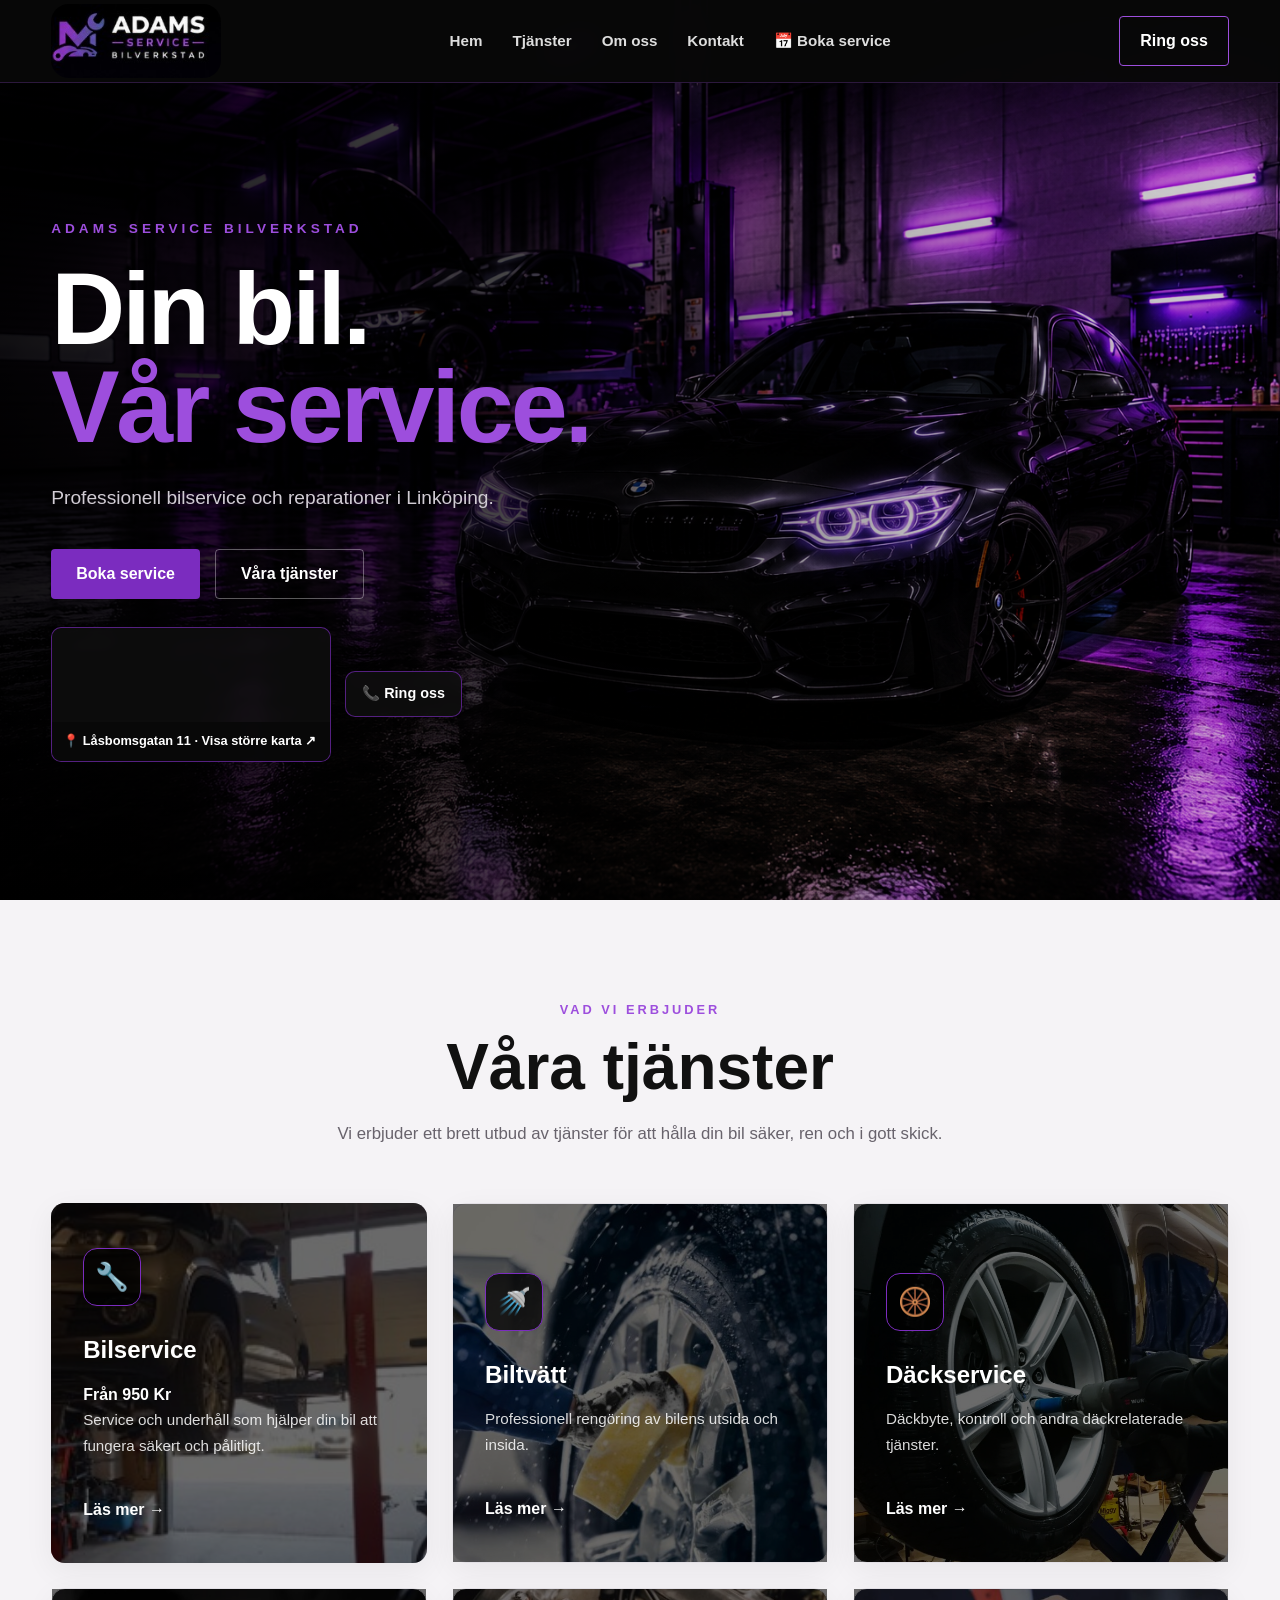
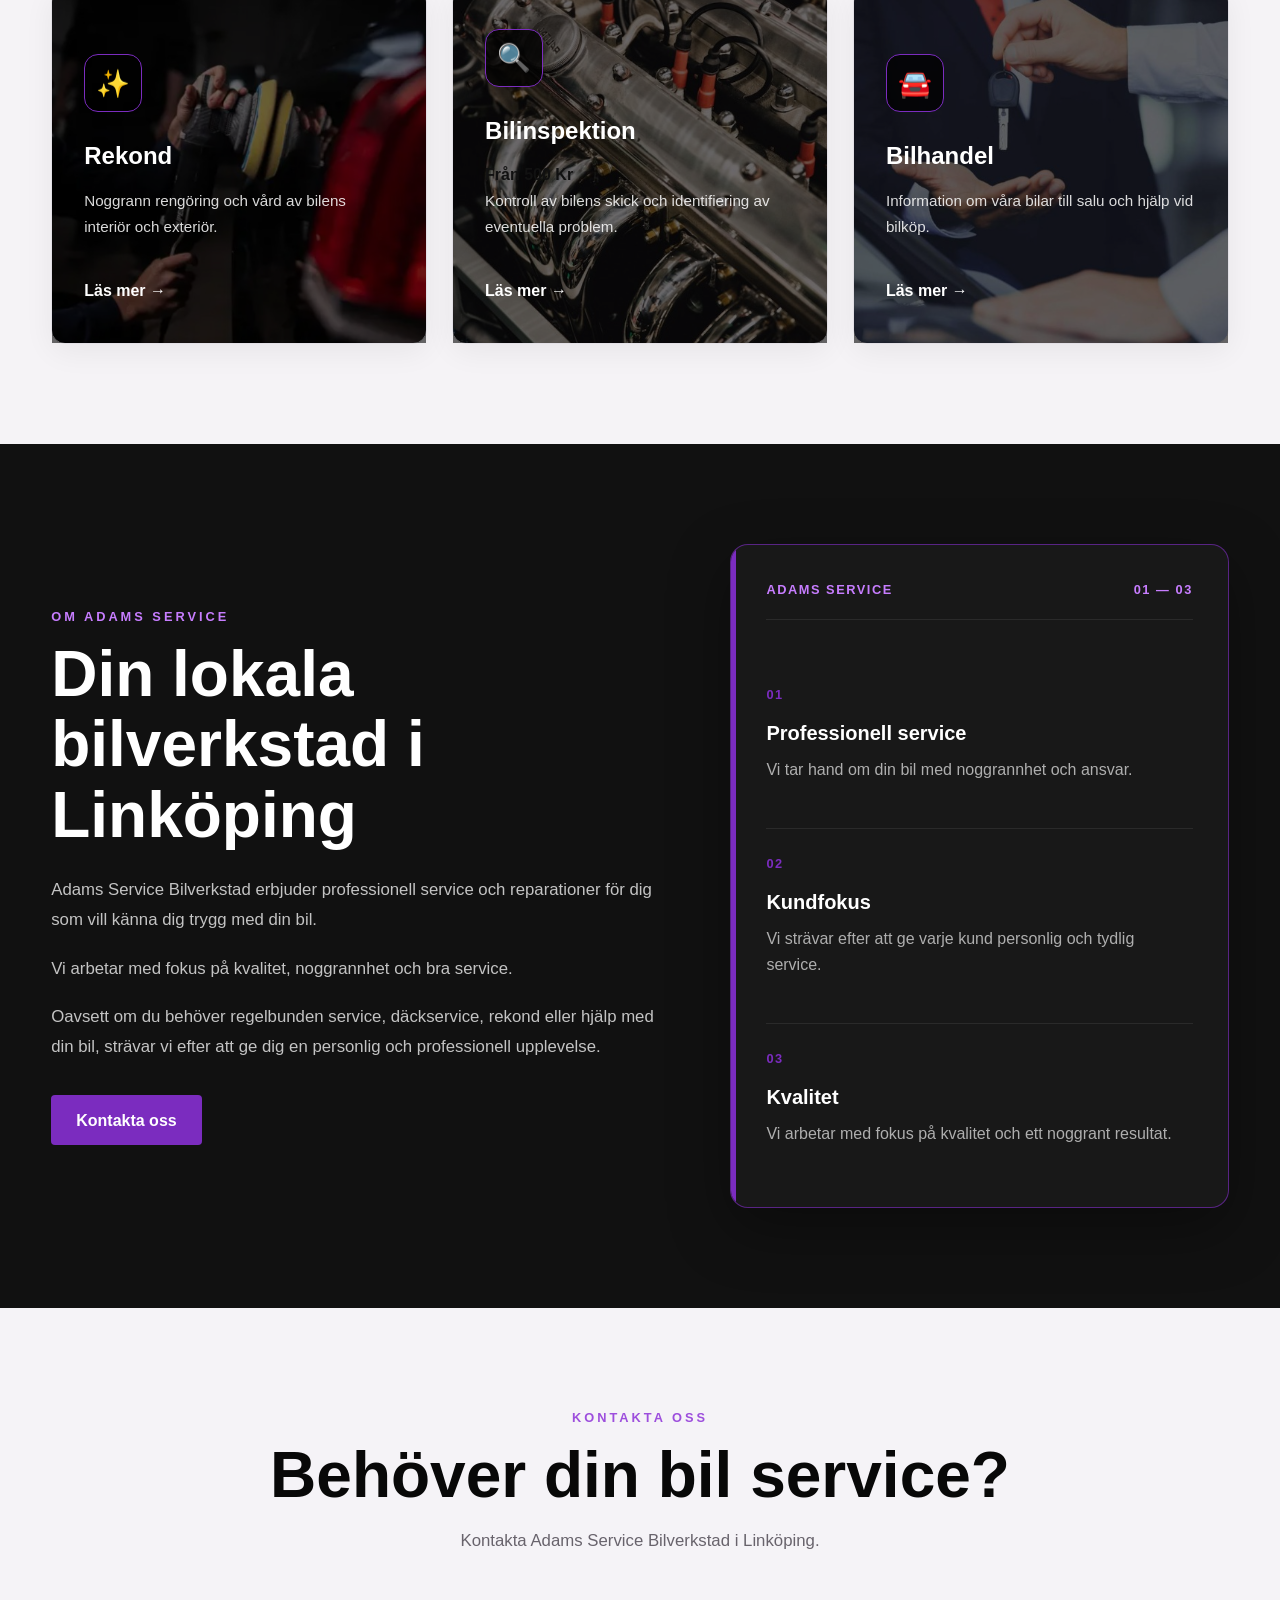
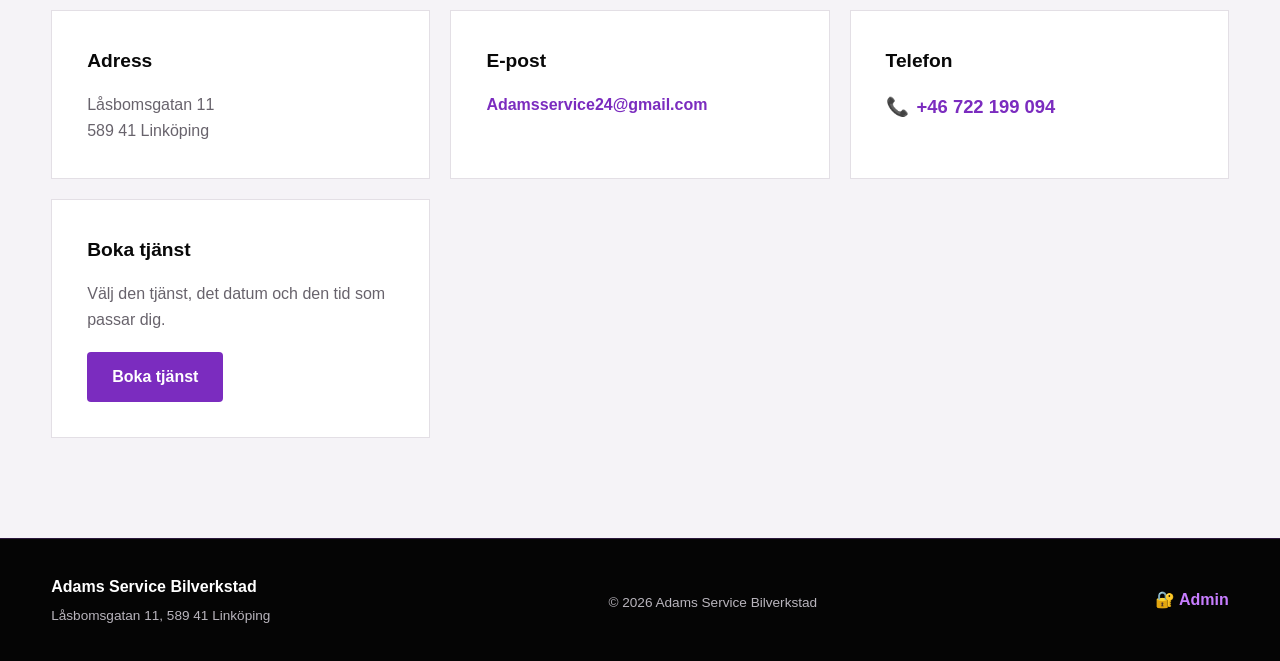
==== index.html @ c78a3a60 "Update index.html" ====
<!DOCTYPE html>
<html lang="sv">
<head>
    <meta charset="UTF-8">
    <meta name="viewport" content="width=device-width, initial-scale=1.0">

    <title>Adams Service Bilverkstad | Bilverkstad i Linköping</title>

    <meta name="description"
          content="Adams Service Bilverkstad i Linköping. Professionell bilservice och reparationer. Låsbomsgatan 11, 589 41 Linköping.">

    <link rel="stylesheet" href="css/style.css">
</head>

<body>

    <!-- ================= HEADER ================= -->
    <header class="header">

        <div class="container nav-container">

           <a href="#home" class="logo">
    <img src="images/adams-logo.png"
         alt="Adams Service Bilverkstad"
         class="logo-image">
</a>
<button class="hamburger"
        id="hamburger"
        type="button"
        aria-label="Öppna meny"
        aria-expanded="false">

    ☰

</button>
           <nav class="navigation" id="navigation">
                <a href="#home">Hem</a>
                <a href="#services">Tjänster</a>
                <a href="#about">Om oss</a>
                <a href="#contact">Kontakt</a>
                <a href="booking.html"
       class="mobile-booking-link">
        📅 Boka service
    </a>
            </nav>

           <a href="tel:+46722199094" class="call-button">
    Ring oss
</a>

        </div>

    </header>


    <!-- ================= HERO ================= -->
    <main>

        <section id="home" class="hero">

            <div class="hero-overlay"></div>

            <div class="container hero-content">

                <p class="hero-small-title">
                    ADAMS SERVICE BILVERKSTAD
                </p>

                <h1>
                    Din bil.<br>
                    <span>Vår service.</span>
                </h1>

                <p class="hero-text">
                    Professionell bilservice och reparationer
                    i Linköping.
                </p>

                <div class="hero-buttons">

    <a href="booking.html" class="primary-button">
        Boka service
    </a>

    <a href="#services" class="secondary-button">
        Våra tjänster
    </a>

</div>

                
<div class="hero-contact-info">

  <a class="hero-map-preview" href="#map-modal"
   aria-label="Öppna stor karta till Adams Service">
    <iframe
        title="Karta över Adams Service i Linköping"
        src="https://www.google.com/maps/embed?pb=!1m18!1m12!1m3!1d2278.7516466703273!2d15.703521577044596!3d58.39512718544591!2m3!1f0!2f0!3f0!3m2!1i1024!2i768!4f13.1!3m3!1m2!1s0x46596ddf3717b8e7%3A0xb51cc60b16d5660!2sBilverkstad%20Adams%20Service!5e1!3m2!1sfr!2sse!4v1790674722636!5m2!1sfr!2sse"
        loading="lazy"
        tabindex="-1">
    </iframe>
    <span>📍 Låsbomsgatan 11 · Visa större karta ↗</span>
</a>



    <a href="tel:+46722199094">
    📞 Ring oss
</a>

</div>
            </div>

        </section>


        <!-- ================= SERVICES ================= -->
        <!-- ================= SERVICES ================= -->
<section id="services" class="services section">

    <div class="container">

        <div class="section-heading">

            <p class="section-label">
                VAD VI ERBJUDER
            </p>

            <h2>
                Våra tjänster
            </h2>

            <p>
                Vi erbjuder ett brett utbud av tjänster
                för att hålla din bil säker, ren och i gott skick.
            </p>

        </div>


        <div class="services-grid">


            <!-- BILSERVICE -->
           <article class="service-card service-bilservice">

    <div class="service-card-overlay"></div>

    <div class="service-card-content">

        <div class="service-icon">
            🔧
        </div>

        <h3>
            Bilservice
        </h3>   <h4> Från 950 Kr</h4> 

        <p>
            Service och underhåll som hjälper din bil
            att fungera säkert och pålitligt.
        </p>

        <a href="services/bilservice.html"
           class="service-link">
            Läs mer →
        </a>

    </div>

</article>


            <!-- BILTVÄTT -->
         <!-- BILTVÄTT -->
<article class="service-card service-biltvatt">

    <div class="service-card-overlay"></div>

    <div class="service-card-content">

        <div class="service-icon">
            🚿
        </div>

        <h3>
            Biltvätt
        </h3>

        <p>
            Professionell rengöring av bilens
            utsida och insida.
        </p>

        <a href="services/biltvatt.html"
           class="service-link">
            Läs mer →
        </a>

    </div>

</article>


            <!-- DÄCKSERVICE -->
         <!-- DÄCKSERVICE -->
<article class="service-card service-dackservice">

    <div class="service-card-overlay"></div>

    <div class="service-card-content">

        <div class="service-icon">
            🛞
        </div>

        <h3>
            Däckservice
        </h3>

        <p>
            Däckbyte, kontroll och andra
            däckrelaterade tjänster.
        </p>

        <a href="services/dackservice.html"
           class="service-link">
            Läs mer →
        </a>

    </div>

</article>


            <!-- REKOND -->
            <!-- REKOND -->
<article class="service-card service-rekond">

    <div class="service-card-overlay"></div>

    <div class="service-card-content">

        <div class="service-icon">
            ✨
        </div>

        <h3>
            Rekond
        </h3>

        <p>
            Noggrann rengöring och vård av
            bilens interiör och exteriör.
        </p>

        <a href="services/rekond.html"
           class="service-link">
            Läs mer →
        </a>

    </div>

</article>


           <!-- BILINSPEKTION -->
<article class="service-card service-bilinspektion">

    <div class="service-card-overlay"></div>

    <div class="service-card-content">

        <div class="service-icon">
            🔍
        </div>

        <h3>
            Bilinspektion
        </h3>  <h4> Från 500 Kr</h4> 

        <p>
            Kontroll av bilens skick och
            identifiering av eventuella problem.
        </p>

        <a href="services/bilinspektion.html"
           class="service-link">
            Läs mer →
        </a>

    </div>

</article>


            <!-- BILHANDEL -->
            <!-- BILHANDEL -->
<article class="service-card service-bilhandel">

    <div class="service-card-overlay"></div>

    <div class="service-card-content">

        <div class="service-icon">
            🚘
        </div>

        <h3>
            Bilhandel
        </h3>

        <p>
            Information om våra bilar till salu
            och hjälp vid bilköp.
        </p>

        <a href="services/bilhandel.html"
           class="service-link">
            Läs mer →
        </a>

    </div>

</article>


        </div>

    </div>

</section>


        <!-- ================= ABOUT ================= -->
       <!-- ================= ABOUT ================= -->

<section id="about" class="about section">

    <div class="container about-grid">


        <!-- LEFT CONTENT -->

        <div class="about-content">

            <p class="section-label">
                OM ADAMS SERVICE
            </p>

            <h2>
                Din lokala bilverkstad
                i Linköping
            </h2>

            <p>
                Adams Service Bilverkstad erbjuder
                professionell service och reparationer
                för dig som vill känna dig trygg med
                din bil.
            </p>

            <p>
                Vi arbetar med fokus på kvalitet,
                noggrannhet och bra service.
            </p>

            <p>
                Oavsett om du behöver regelbunden service,
                däckservice, rekond eller hjälp med din bil,
                strävar vi efter att ge dig en personlig
                och professionell upplevelse.
            </p>

            <a href="#contact" class="primary-button">
                Kontakta oss
            </a>

        </div>



        <!-- RIGHT INFORMATION PANEL -->

        <div class="about-highlight">

            <div class="about-highlight-header">

                <span>
                    ADAMS SERVICE
                </span>

                <strong>
                    01 — 03
                </strong>

            </div>


            <div class="highlight-box">

                <span class="highlight-number">
                    01
                </span>

                <h3>
                    Professionell service
                </h3>

                <p>
                    Vi tar hand om din bil med
                    noggrannhet och ansvar.
                </p>

            </div>


            <div class="highlight-box">

                <span class="highlight-number">
                    02
                </span>

                <h3>
                    Kundfokus
                </h3>

                <p>
                    Vi strävar efter att ge varje
                    kund personlig och tydlig service.
                </p>

            </div>


            <div class="highlight-box">

                <span class="highlight-number">
                    03
                </span>

                <h3>
                    Kvalitet
                </h3>

                <p>
                    Vi arbetar med fokus på kvalitet
                    och ett noggrant resultat.
                </p>

            </div>

        </div>

    </div>

</section>


        <!-- ================= CONTACT ================= -->
        <section id="contact" class="contact section">

            <div class="container">

                <div class="section-heading">

                    <p class="section-label">
                        KONTAKTA OSS
                    </p>

                    <h2>
                        Behöver din bil service?
                    </h2>

                    <p>
                        Kontakta Adams Service Bilverkstad
                        i Linköping.
                    </p>

                </div>


                <div class="contact-grid">

                    <div class="contact-card">

                        <h3>
                            Adress
                        </h3>

                        <p>
                            Låsbomsgatan 11<br>
                            589 41 Linköping
                        </p>

                    </div>


                    <div class="contact-card">

                        <h3>
                            E-post
                        </h3>

                        <p>
                            <a href="mailto:Adamsservice24@gmail.com">
                                Adamsservice24@gmail.com
                            </a>
                        </p>

                    </div>
<div class="contact-card">

    <h3>
        Telefon
    </h3>

    <p>
        <a href="tel:+46722199094">
            +46 722 199 094
        </a>
    </p>

</div>
<div class="contact-card">

    <h3>
        Boka tjänst
    </h3>

    <p>
        Välj den tjänst, det datum och den tid
        som passar dig.
    </p>

    <a href="booking.html"
       class="primary-button">

        Boka tjänst

    </a>

</div>

                </div>

            </div>

        </section>

    </main>


    <!-- ================= FOOTER ================= -->
    <footer class="footer">

        <div class="container footer-content">

            <div>
                <strong>
                    Adams Service Bilverkstad
                </strong>

                <p>
                    Låsbomsgatan 11, 589 41 Linköping
                </p>
            </div>


            <div>
                <p>
                    © 2026 Adams Service Bilverkstad
                </p>
            </div>
<div>

    <a href="admin.html"
       class="admin-footer-link">

        🔐 Admin

    </a>

</div>
        </div>

    </footer>

<script>

    const hamburger =
        document.getElementById("hamburger");

    const navigation =
        document.getElementById("navigation");


    hamburger.addEventListener(
        "click",
        function() {

            navigation.classList.toggle("active");

            const isOpen =
                navigation.classList.contains("active");

            hamburger.setAttribute(
                "aria-expanded",
                isOpen
            );

            hamburger.textContent =
                isOpen ? "✕" : "☰";

        }
    );


    navigation.querySelectorAll("a").forEach(
        function(link) {

            link.addEventListener(
                "click",
                function() {

                    navigation.classList.remove("active");

                    hamburger.setAttribute(
                        "aria-expanded",
                        "false"
                    );

                    hamburger.textContent =
                        "☰";

                }
            );

        }
    );

</script>
    <div class="map-modal" id="map-modal"
     role="dialog" aria-label="Karta till Adams Service">
    <div class="map-modal-panel">
        <a class="map-close" href="#home" aria-label="Stäng kartan">✕</a>

        <h2>Hitta till Adams Service</h2>
        <p>Låsbomsgatan 11, 589 41 Linköping</p>

        <iframe
            title="Stor karta över Adams Service"
            src="https://www.google.com/maps/embed?pb=!1m18!1m12!1m3!1d2278.7516466703273!2d15.703521577044596!3d58.39512718544591!2m3!1f0!2f0!3f0!3m2!1i1024!2i768!4f13.1!3m3!1m2!1s0x46596ddf3717b8e7%3A0xb51cc60b16d5660!2sBilverkstad%20Adams%20Service!5e1!3m2!1sfr!2sse!4v1790674722636!5m2!1sfr!2sse"
            loading="lazy">
        </iframe>

        <a class="map-directions"
           href="https://www.google.com/maps/search/?api=1&query=L%C3%A5sbomsgatan%2011%2C%20589%2041%20Link%C3%B6ping"
           target="_blank" rel="noopener noreferrer">
            Öppna vägbeskrivning ↗
        </a>
    </div>
</div>
</body>
</html>
---- css/style.css ----
/* =========================================================
   ADAMS SERVICE BILVERKSTAD
   Main Website Styles
   ========================================================= */

:root {
    --black: #080808;
    --dark: #111111;
    --dark-purple: #24102f;
    --purple: #7b2cbf;
    --bright-purple: #9d4edd;
    --light-purple: #c77dff;
    --white: #ffffff;
    --light: #f5f3f7;
    --gray: #b9b5bd;
    --border: rgba(157, 78, 221, 0.25);
}


/* =========================================================
   RESET
   ========================================================= */

* {
    margin: 0;
    padding: 0;
    box-sizing: border-box;
}

html {
    scroll-behavior: smooth;
}

body {
    font-family: Arial, Helvetica, sans-serif;
    background: var(--black);
    color: var(--white);
    line-height: 1.6;
}

a {
    color: inherit;
    text-decoration: none;
}

img {
    max-width: 100%;
    display: block;
}


/* =========================================================
   GENERAL
   ========================================================= */

.container {
    width: min(1180px, 92%);
    margin: 0 auto;
}

.section {
    padding: 100px 0;
}

.section-heading {
    max-width: 700px;
    margin: 0 auto 55px;
    text-align: center;
}

.section-label {
    color: var(--bright-purple);
    font-size: 0.8rem;
    font-weight: 700;
    letter-spacing: 3px;
    margin-bottom: 12px;
}

.section-heading h2,
.about-content h2 {
    font-size: clamp(2rem, 5vw, 3.4rem);
    line-height: 1.1;
    margin-bottom: 20px;
}

.section-heading p:not(.section-label) {
    color: var(--gray);
}


/* =========================================================
   HEADER
   ========================================================= */

.header {
    position: fixed;
    top: 0;
    left: 0;
    width: 100%;
    z-index: 1000;
    background: rgba(8, 8, 8, 0.94);
    border-bottom: 1px solid var(--border);
    backdrop-filter: blur(12px);
}

.nav-container {
    min-height: 82px;
    display: flex;
    align-items: center;
    justify-content: space-between;
    gap: 30px;
}


/* LOGO */

.logo-image {
    width: 170px;
    height: auto;
    display: block;
    border-radius: 18px;
}

.logo-image {
    width: 170px;
    height: auto;
    display: block;
}


/* NAVIGATION */

.navigation {
    display: flex;
    align-items: center;
    gap: 30px;
}

.navigation a {
    color: #dddddd;
    font-size: 0.95rem;
    font-weight: 600;
    transition: 0.3s ease;
}

.navigation a:hover {
    color: var(--light-purple);
}


/* CALL BUTTON */

.call-button {
    padding: 11px 20px;
    border: 1px solid var(--bright-purple);
    color: var(--white);
    border-radius: 4px;
    font-weight: 700;
    transition: 0.3s ease;
}

.call-button:hover {
    background: var(--purple);
}


/* =========================================================
   HERO
   ========================================================= */

.hero {
    position: relative;
    min-height: 100vh;

    display: flex;
    align-items: center;

    background-image:
        url("../images/hero-workshop.png");

    background-size: cover;
    background-position: center;
    background-repeat: no-repeat;

    overflow: hidden;
}

.hero-overlay {
    position: absolute;
    inset: 0;

    background:
        linear-gradient(
            90deg,
            rgba(0, 0, 0, 0.92) 0%,
            rgba(0, 0, 0, 0.72) 40%,
            rgba(0, 0, 0, 0.28) 70%,
            rgba(0, 0, 0, 0.18) 100%
        );

    z-index: 1;
}

.hero-content {
    position: relative;
    z-index: 2;
    padding-top: 80px;
}

.hero-small-title {
    color: var(--bright-purple);
    font-size: 0.85rem;
    font-weight: 800;
    letter-spacing: 4px;
    margin-bottom: 20px;
}

.hero h1 {
    max-width: 800px;
    font-size: clamp(3.2rem, 8vw, 7rem);
    line-height: 0.95;
    font-weight: 900;
    letter-spacing: -3px;
}

.hero h1 span {
    color: var(--bright-purple);
}

.hero-text {
    max-width: 580px;
    margin-top: 28px;
    color: #d1ccd4;
    font-size: 1.2rem;
}

.hero-buttons {
    display: flex;
    gap: 15px;
    flex-wrap: wrap;
    margin-top: 35px;
}


/* =========================================================
   BUTTONS
   ========================================================= */

.primary-button,
.secondary-button {
    display: inline-flex;
    align-items: center;
    justify-content: center;
    min-height: 50px;
    padding: 0 25px;
    border-radius: 4px;
    font-weight: 700;
    transition: all 0.3s ease;
}

.primary-button {
    background: var(--purple);
    color: var(--white);
}

.primary-button:hover {
    background: var(--bright-purple);
    transform: translateY(-2px);
}

.secondary-button {
    border: 1px solid rgba(255, 255, 255, 0.35);
    color: var(--white);
}

.secondary-button:hover {
    border-color: var(--bright-purple);
    color: var(--light-purple);
}


/* =========================================================
   SERVICES
   ========================================================= */

.services {
    background: var(--light);
    color: var(--black);
}

.services .section-heading p:not(.section-label) {
    color: #68636c;
}

.services-grid {
    display: grid;
    grid-template-columns: repeat(4, 1fr);
    gap: 20px;
}

.service-card {
    padding: 35px 25px;
    background: var(--white);
    border: 1px solid #e3dfe5;
    transition: 0.3s ease;
}

.service-card:hover {
    transform: translateY(-8px);
    border-color: var(--purple);
    box-shadow: 0 15px 35px rgba(0, 0, 0, 0.1);
}

.service-icon {
    font-size: 2rem;
    margin-bottom: 20px;
}

.service-card h3 {
    font-size: 1.25rem;
    margin-bottom: 12px;
}

.service-card p {
    color: #6c6870;
    font-size: 0.95rem;
}


/* =========================================================
   ABOUT
   ========================================================= */

.about {
    background:
        linear-gradient(
            135deg,
            var(--black),
            var(--dark-purple)
        );
}

.about-grid {
    display: grid;
    grid-template-columns: 1.2fr 0.8fr;
    gap: 70px;
    align-items: center;
}

.about-content > p:not(.section-label) {
    color: var(--gray);
    margin-bottom: 18px;
    max-width: 650px;
}

.about-content .primary-button {
    margin-top: 15px;
}

.about-highlight {
    display: grid;
    gap: 20px;
}

.highlight-box {
    padding: 30px;
    border: 1px solid var(--border);
    background: rgba(255, 255, 255, 0.03);
}

.highlight-number {
    color: var(--bright-purple);
    font-size: 0.8rem;
    font-weight: 800;
    letter-spacing: 2px;
}

.highlight-box h3 {
    margin: 12px 0;
    font-size: 1.3rem;
}

.highlight-box p {
    color: var(--gray);
}


/* =========================================================
   CONTACT
   ========================================================= */

.contact {
    background: var(--light);
    color: var(--black);
}

.contact .section-heading p:not(.section-label) {
    color: #68636c;
}

.contact-grid {
    display: grid;
    grid-template-columns: repeat(3, 1fr);
    gap: 20px;
}

.contact-card {
    padding: 35px;
    background: var(--white);
    border: 1px solid #e3dfe5;
}

.contact-card h3 {
    margin-bottom: 15px;
    font-size: 1.2rem;
}

.contact-card p {
    color: #68636c;
}

.contact-card a:not(.primary-button) {
    color: var(--purple);
    font-weight: 700;
}

.contact-card .primary-button {
    margin-top: 20px;
}


/* =========================================================
   FOOTER
   ========================================================= */

.footer {
    background: #050505;
    border-top: 1px solid var(--border);
    padding: 35px 0;
}

.footer-content {
    display: flex;
    align-items: center;
    justify-content: space-between;
    gap: 30px;
}

.footer strong {
    font-size: 1rem;
}

.footer p {
    color: var(--gray);
    font-size: 0.85rem;
    margin-top: 5px;
}


/* =========================================================
   RESPONSIVE — TABLET
   ========================================================= */

@media (max-width: 900px) {

    .navigation {
        gap: 15px;
    }

    .services-grid {
        grid-template-columns: repeat(2, 1fr);
    }

    .about-grid {
        grid-template-columns: 1fr;
        gap: 45px;
    }

    .contact-grid {
        grid-template-columns: 1fr;
    }
}


/* =========================================================
   RESPONSIVE — MOBILE
   ========================================================= */

@media (max-width: 650px) {

    .services-grid {
        grid-template-columns: 1fr;
        gap: 20px;
    }

    .service-card {
        min-height: 340px;
        padding: 30px 25px;
        border-radius: 14px;
    }

    .service-card-content {
        min-height: 280px;
    }

    .service-icon {
        width: 54px;
        height: 54px;
        font-size: 1.5rem;
        margin-bottom: 20px;
    }

    .service-card h3 {
        font-size: 1.4rem;
    }

    .service-card p {
        min-height: auto;
        font-size: 0.95rem;
        line-height: 1.6;
    }

    .service-link {
        margin-top: 15px;
    }

}
/* =========================================================
   SERVICE DETAIL PAGES
   ========================================================= */

.service-page-hero {
    min-height: 55vh;
    display: flex;
    align-items: center;
    padding-top: 120px;
    background:
        radial-gradient(
            circle at 75% 45%,
            rgba(123, 44, 191, 0.30),
            transparent 35%
        ),
        linear-gradient(
            135deg,
            #050505 0%,
            #100914 55%,
            #1c0b27 100%
        );
}

.service-page-hero h1 {
    font-size: clamp(3rem, 7vw, 5.5rem);
    line-height: 1;
    margin-bottom: 25px;
}

.service-page-hero p:not(.section-label) {
    max-width: 650px;
    color: var(--gray);
    font-size: 1.2rem;
}


/* SERVICE DETAIL */

.service-detail {
    background: var(--light);
    color: var(--black);
}

.service-detail-grid {
    display: grid;
    grid-template-columns: 1fr 1fr;
    gap: 70px;
    align-items: center;
}

.service-detail-image {
    overflow: hidden;
    border-radius: 14px;
    background: #ddd;
}

.service-detail-image img {
    width: 100%;
    height: 500px;
    object-fit: cover;
    transition: transform 0.5s ease;
}

.service-detail-image:hover img {
    transform: scale(1.03);
}

.service-detail-content h2 {
    font-size: clamp(2rem, 4vw, 3.2rem);
    line-height: 1.1;
    margin-bottom: 20px;
}

.service-detail-content > p:not(.section-label) {
    color: #68636c;
    margin-bottom: 18px;
}

.service-detail-content h3 {
    margin-top: 30px;
    margin-bottom: 15px;
    font-size: 1.3rem;
}


/* SERVICE LIST */

.service-list {
    list-style: none;
    margin: 0 0 30px;
    padding: 0;
}

.service-list li {
    position: relative;
    padding: 10px 0 10px 28px;
    color: #555158;
    border-bottom: 1px solid #e3dfe5;
}

.service-list li::before {
    content: "✓";
    position: absolute;
    left: 0;
    color: var(--purple);
    font-weight: 900;
}


/* SERVICE BENEFITS */

.service-benefits {
    background: var(--black);
}

.benefits-grid {
    display: grid;
    grid-template-columns: repeat(3, 1fr);
    gap: 20px;
}

.benefit-card {
    padding: 35px;
    border: 1px solid var(--border);
    background: rgba(255, 255, 255, 0.03);
}

.benefit-card h3 {
    color: var(--white);
    margin-bottom: 12px;
}

.benefit-card p {
    color: var(--gray);
}


/* SERVICE CTA */

.service-cta {
    padding: 90px 0;
    text-align: center;
    background:
        linear-gradient(
            135deg,
            #24102f,
            #100914
        );
}

.service-cta h2 {
    font-size: clamp(2rem, 5vw, 3.5rem);
    margin-bottom: 15px;
}

.service-cta p {
    color: var(--gray);
    margin-bottom: 30px;
}


/* SERVICE LINK ON HOMEPAGE */

.service-link {
    display: inline-block;
    margin-top: 20px;
    color: var(--purple);
    font-weight: 800;
    transition: 0.3s ease;
}

.service-link:hover {
    color: var(--bright-purple);
    transform: translateX(4px);
}


/* MOBILE SERVICE PAGES */

@media (max-width: 800px) {

    .service-page-hero {
        min-height: 50vh;
    }

    .service-detail-grid {
        grid-template-columns: 1fr;
        gap: 40px;
    }

    .service-detail-image img {
        height: 350px;
    }

    .benefits-grid {
        grid-template-columns: 1fr;
    }
}


@media (max-width: 650px) {

    .service-page-hero {
        padding-top: 110px;
    }

    .service-page-hero h1 {
        font-size: 3.2rem;
    }

    .service-detail-image img {
        height: 280px;
    }

}
/* =========================================================
   SERVICES SECTION
   ========================================================= */

.services {
    background: #f5f3f6;
    color: #111111;
}

.section-heading {
    max-width: 750px;
    margin: 0 auto 55px;
    text-align: center;
}

.section-heading h2 {
    font-size: clamp(2.3rem, 5vw, 4rem);
    margin-bottom: 18px;
}

.section-heading > p:not(.section-label) {
    color: #68636c;
    font-size: 1.05rem;
}


/* SERVICES GRID */

.services-grid {
    display: grid;
    grid-template-columns: repeat(3, 1fr);
    gap: 25px;
}


/* SERVICE CARD */

.service-card {
    position: relative;
    padding: 40px 32px;
    background: #ffffff;
    border: 1px solid #e2dfe5;
    border-radius: 14px;
    box-shadow: 0 8px 30px rgba(0, 0, 0, 0.06);
    transition:
        transform 0.3s ease,
        box-shadow 0.3s ease,
        border-color 0.3s ease;
}

.service-card:hover {
    transform: translateY(-8px);
    border-color: #7b2cbf;
    box-shadow: 0 18px 45px rgba(123, 44, 191, 0.15);
}


/* SERVICE ICON */

.service-icon {
    width: 58px;
    height: 58px;
    display: flex;
    align-items: center;
    justify-content: center;
    margin-bottom: 25px;

    background: #111111;
    border: 1px solid #7b2cbf;
    border-radius: 14px;

    font-size: 1.7rem;
}

.service-card h3 {
    margin-bottom: 12px;
    font-size: 1.5rem;
}

.service-card p {
    min-height: 70px;
    color: #68636c;
    line-height: 1.7;
}


/* SERVICE LINK */

.service-link {
    display: inline-flex;
    align-items: center;
    gap: 6px;
    margin-top: 20px;

    color: #7b2cbf;
    font-weight: 800;
    text-decoration: none;

    transition:
        color 0.3s ease,
        transform 0.3s ease;
}

.service-link:hover {
    color: #5a189a;
    transform: translateX(5px);
}


/* TABLET */

@media (max-width: 950px) {

    .services-grid {
        grid-template-columns: repeat(2, 1fr);
    }

}


/* MOBILE */

@media (max-width: 650px) {

    .services-grid {
        grid-template-columns: 1fr;
    }

    .service-card {
        padding: 32px 25px;
    }

}
/* =========================================================
   SERVICE CARD IMAGE BACKGROUND
   ========================================================= */

.service-bilservice {
    position: relative;
    min-height: 360px;
    overflow: hidden;

    background-image: url("../images/bilservice.jpg");
    background-size: cover;
    background-position: center;
    color: #ffffff;

    border: none;
}


/* DARK OVERLAY */

.service-card-overlay {
    position: absolute;
    inset: 0;

    background: rgba(0, 0, 0, 0.58);

    z-index: 1;
}


/* CARD CONTENT */

.service-card-content {
    position: relative;
    z-index: 2;

    height: 100%;
    display: flex;
    flex-direction: column;
    justify-content: flex-end;
}


/* TEXT */

.service-bilservice h3 {
    color: #ffffff;
}

.service-bilservice p {
    color: rgba(255, 255, 255, 0.85);
}


/* ICON */

.service-bilservice .service-icon {
    background: rgba(0, 0, 0, 0.75);
    border-color: #7b2cbf;
}


/* LINK */

.service-bilservice .service-link {
    color: #ffffff;
}

.service-bilservice .service-link:hover {
    color: #c77dff;
}


/* HOVER */

.service-bilservice:hover {
    transform: translateY(-8px);
    box-shadow: 0 20px 50px rgba(123, 44, 191, 0.30);
}
/* =========================================================
   OTHER SERVICE CARD BACKGROUNDS
   ========================================================= */

.service-biltvatt {
    background-image: url("../images/biltvatt.jpg");
    background-size: cover;
    background-position: center;
}

.service-dackservice {
    background-image: url("../images/dackservice.jpg");
    background-size: cover;
    background-position: center;
}

.service-rekond {
    background-image: url("../images/rekond.jpg");
    background-size: cover;
    background-position: center;
}

.service-bilinspektion {
    background-image: url("../images/bilinspektion.jpg");
    background-size: cover;
    background-position: center;
}

.service-bilhandel {
    background-image: url("../images/bilhandel.jpg");
    background-size: cover;
    background-position: center;
}


/* WHITE TEXT ON IMAGE CARDS */

.service-biltvatt h3,
.service-dackservice h3,
.service-rekond h3,
.service-bilinspektion h3,
.service-bilhandel h3 {
    color: #ffffff;
}

.service-biltvatt p,
.service-dackservice p,
.service-rekond p,
.service-bilinspektion p,
.service-bilhandel p {
    color: rgba(255, 255, 255, 0.85);
}


/* SERVICE LINKS */

.service-biltvatt .service-link,
.service-dackservice .service-link,
.service-rekond .service-link,
.service-bilinspektion .service-link,
.service-bilhandel .service-link {
    color: #ffffff;
}

.service-biltvatt .service-link:hover,
.service-dackservice .service-link:hover,
.service-rekond .service-link:hover,
.service-bilinspektion .service-link:hover,
.service-bilhandel .service-link:hover {
    color: #c77dff;
}


/* ICONS */

.service-biltvatt .service-icon,
.service-dackservice .service-icon,
.service-rekond .service-icon,
.service-bilinspektion .service-icon,
.service-bilhandel .service-icon {
    background: rgba(0, 0, 0, 0.75);
    border-color: #7b2cbf;
}
/* =========================================================
   HERO CONTACT INFORMATION
   ========================================================= */

.hero-contact-info {
    display: flex;
    align-items: center;
    flex-wrap: wrap;
    gap: 14px;
    margin-top: 28px;
}

.hero-contact-info a {
    display: inline-flex;
    align-items: center;

    padding: 10px 16px;

    color: #ffffff;
    text-decoration: none;

    background: rgba(17, 17, 17, 0.75);
    border: 1px solid rgba(123, 44, 191, 0.65);
    border-radius: 10px;

    font-size: 0.9rem;
    font-weight: 600;

    backdrop-filter: blur(5px);

    transition:
        background 0.3s ease,
        border-color 0.3s ease,
        transform 0.3s ease;
}

.hero-contact-info a:hover {
    background: rgba(123, 44, 191, 0.25);
    border-color: #7b2cbf;
    transform: translateY(-3px);
}


/* MOBILE */

@media (max-width: 650px) {

    .hero-contact-info {
        flex-direction: column;
        align-items: stretch;
        gap: 10px;
        margin-top: 22px;
    }

    .hero-contact-info a {
        justify-content: center;
        text-align: center;
        padding: 11px 14px;
        font-size: 0.85rem;
    }

}
/* =========================================================
   PHONE LINK IN CONTACT SECTION
   ========================================================= */

.contact-card a[href^="tel:"] {
    display: inline-flex;
    align-items: center;
    gap: 8px;

    color: #7b2cbf;
    font-size: 1.15rem;
    font-weight: 800;

    text-decoration: none;

    transition:
        color 0.3s ease,
        transform 0.3s ease;
}

.contact-card a[href^="tel:"]::before {
    content: "📞";
}

.contact-card a[href^="tel:"]:hover {
    color: #5a189a;
    transform: translateX(4px);
}
/* =========================================================
   ABOUT / OM ADAMS SERVICE
   ========================================================= */

.about {
    background: #111111;
    color: #ffffff;
}


/* ABOUT GRID */

.about-grid {
    display: grid;
    grid-template-columns: 1.1fr 0.9fr;
    gap: 70px;
    align-items: center;
}


/* LEFT CONTENT */

.about-content {
    max-width: 680px;
}

.about-content h2 {
    margin-bottom: 25px;

    font-size: clamp(2.2rem, 5vw, 4rem);
    line-height: 1.1;

    color: #ffffff;
}

.about-content > p:not(.section-label) {
    margin-bottom: 18px;

    color: rgba(255, 255, 255, 0.75);

    font-size: 1.05rem;
    line-height: 1.8;
}


/* SECTION LABEL */

.about .section-label {
    color: #c77dff;
}


/* RIGHT PANEL */

.about-highlight {
    position: relative;

    padding: 35px;

    background: #181818;

    border: 1px solid rgba(123, 44, 191, 0.65);
    border-radius: 18px;

    box-shadow:
        0 20px 60px rgba(0, 0, 0, 0.35);

    overflow: hidden;
}


/* PURPLE ACCENT */

.about-highlight::before {
    content: "";

    position: absolute;

    top: 0;
    left: 0;

    width: 5px;
    height: 100%;

    background: #7b2cbf;
}


/* PANEL HEADER */

.about-highlight-header {
    display: flex;
    justify-content: space-between;
    align-items: center;

    margin-bottom: 20px;

    padding-bottom: 18px;

    border-bottom: 1px solid rgba(255, 255, 255, 0.08);

    color: #c77dff;

    font-size: 0.8rem;
    font-weight: 800;
    letter-spacing: 0.12em;
}


/* HIGHLIGHT BOX */

.about-highlight .highlight-box {
    position: relative;

    padding: 25px 0;

    background: transparent;

    border: none;
    border-radius: 0;

    box-shadow: none;
}

.about-highlight .highlight-box + .highlight-box {
    border-top: 1px solid rgba(255, 255, 255, 0.08);
}


/* NUMBER */

.highlight-number {
    display: block;

    margin-bottom: 8px;

    color: #7b2cbf;

    font-size: 0.8rem;
    font-weight: 800;
    letter-spacing: 0.12em;
}


/* TITLE */

.about-highlight .highlight-box h3 {
    margin-bottom: 8px;

    color: #ffffff;

    font-size: 1.25rem;
}


/* TEXT */

.about-highlight .highlight-box p {
    margin: 0;

    color: rgba(255, 255, 255, 0.65);

    line-height: 1.6;
}


/* =========================================================
   ABOUT MOBILE
   ========================================================= */

@media (max-width: 850px) {

    .about-grid {
        grid-template-columns: 1fr;
        gap: 45px;
    }

    .about-content {
        max-width: 100%;
    }

}


@media (max-width: 650px) {

    .about-highlight {
        padding: 25px;
        border-radius: 14px;
    }

    .about-highlight .highlight-box {
        padding: 22px 0;
    }

    .about-content h2 {
        font-size: 2.3rem;
    }

}
/* =========================================================
   BOOKING PAGE
   ========================================================= */

.booking-section {
    min-height: 100vh;
    padding: 140px 0 80px;
    background: #0d0d0d;
    color: #ffffff;
}


/* BOOKING LAYOUT */

.booking-container {
    display: grid;
    grid-template-columns: 1.1fr 0.9fr;
    gap: 60px;
    align-items: start;
    margin-top: 50px;
}


/* FORM */

.booking-form {
    padding: 40px;
    background: #181818;
    border: 1px solid rgba(123, 44, 191, 0.55);
    border-radius: 18px;
    box-shadow: 0 20px 60px rgba(0, 0, 0, 0.35);
}


/* FORM GROUP */

.form-group {
    margin-bottom: 22px;
}


/* LABEL */

.form-group label {
    display: block;
    margin-bottom: 8px;

    color: #ffffff;

    font-size: 0.9rem;
    font-weight: 700;
}


/* INPUTS */

.form-group input,
.form-group select,
.form-group textarea {
    width: 100%;
    box-sizing: border-box;

    padding: 13px 15px;

    background: #101010;
    color: #ffffff;

    border: 1px solid rgba(255, 255, 255, 0.15);
    border-radius: 9px;

    font-family: inherit;
    font-size: 0.95rem;

    outline: none;

    transition:
        border-color 0.3s ease,
        box-shadow 0.3s ease;
}


/* INPUT FOCUS */

.form-group input:focus,
.form-group select:focus,
.form-group textarea:focus {
    border-color: #7b2cbf;

    box-shadow:
        0 0 0 3px rgba(123, 44, 191, 0.15);
}


/* DATE */

.form-group input[type="date"] {
    color-scheme: dark;
}


/* SELECT */

.form-group select {
    cursor: pointer;
}


/* TEXTAREA */

.form-group textarea {
    resize: vertical;
    min-height: 120px;
}


/* BOOKING BUTTON */

.booking-form .primary-button {
    width: 100%;
    border: none;
    cursor: pointer;
    text-align: center;
}


/* =========================================================
   BOOKING INFORMATION
   ========================================================= */

.booking-info {
    padding: 20px 0;
}

.booking-info h2 {
    margin-bottom: 25px;

    color: #ffffff;

    font-size: clamp(2rem, 4vw, 3.2rem);
    line-height: 1.1;
}

.booking-info > p:not(.section-label) {
    margin-bottom: 30px;

    color: rgba(255, 255, 255, 0.7);

    line-height: 1.8;
}


/* INFO BOX */

.booking-info-box {
    margin-bottom: 18px;
    padding: 20px;

    background: #181818;

    border-left: 4px solid #7b2cbf;
    border-radius: 10px;
}

.booking-info-box h3 {
    margin-bottom: 8px;
    color: #ffffff;
    font-size: 1rem;
}

.booking-info-box p {
    margin: 0;
    color: rgba(255, 255, 255, 0.7);
    line-height: 1.6;
}

.booking-info-box a {
    color: #c77dff;
    text-decoration: none;
}

.booking-info-box a:hover {
    color: #ffffff;
}


/* =========================================================
   BOOKING MOBILE
   ========================================================= */

@media (max-width: 850px) {

    .booking-container {
        grid-template-columns: 1fr;
        gap: 40px;
    }

}


@media (max-width: 650px) {

    .booking-section {
        padding: 120px 0 60px;
    }

    .booking-form {
        padding: 25px;
        border-radius: 14px;
    }

    .booking-info {
        padding: 0;
    }

    .booking-info h2 {
        font-size: 2.2rem;
    }

}
/* =========================================================
   ADMIN BOOKINGS TABLE
   ========================================================= */

.admin-table-wrapper {
    width: 100%;
    overflow-x: auto;
    margin-top: 20px;
}

.admin-bookings-table {
    width: 100%;
    border-collapse: collapse;
    background: #ffffff;
    color: #111111;
}

.admin-bookings-table th,
.admin-bookings-table td {
    border: 1px solid #d6d0db;
    padding: 12px 14px;
    text-align: left;
    vertical-align: top;
}

.admin-bookings-table th {
    background: #171717;
    color: #ffffff;
    font-weight: 700;
}

.admin-bookings-table tbody tr:nth-child(even) {
    background: #f6f3f8;
}

.admin-bookings-table tbody tr:hover {
    background: #efe7f5;
}

.booking-status {
    width: 100%;
    min-width: 130px;
    padding: 8px 10px;
    border: 1px solid #7b2cbf;
    border-radius: 6px;
    background: #ffffff;
    color: #111111;
    font-weight: 600;
}
/* =========================================================
   ADMIN TABLE - LIGHT BACKGROUND & PURPLE/LIGHT BORDERS
   ========================================================= */

.admin-bookings-table {
    width: 100%;
    border-collapse: collapse;
    background-color: #ffffff !important;
    color: #222222 !important;
}

.admin-bookings-table th,
.admin-bookings-table td {
    border: 1px solid #c9a7e8 !important;
    padding: 12px 14px;
    color: #222222;
}

.admin-bookings-table th {
    background-color: #6f2da8 !important;
    color: #ffffff !important;
}

.admin-bookings-table tbody tr {
    background-color: #ffffff !important;
}

.admin-bookings-table tbody tr:nth-child(even) {
    background-color: #f5eefb !important;
}

.admin-bookings-table tbody tr:hover {
    background-color: #eadcf5 !important;
}
/* =========================================================
   ADMIN BOOKING ROW STATUS COLORS
   ========================================================= */

/* Pending */
.admin-bookings-table tbody tr.status-pending {
    background-color: #fff8dc !important;
}

/* Confirmed */
.admin-bookings-table tbody tr.status-confirmed {
    background-color: #e8f5e9 !important;
}

/* Completed */
.admin-bookings-table tbody tr.status-completed {
    background-color: #e7f3ff !important;
}

/* Cancelled */
.admin-bookings-table tbody tr.status-cancelled {
    background-color: #fdeaea !important;
}

/* Keep dividing lines visible */
.admin-bookings-table tbody tr.status-pending td,
.admin-bookings-table tbody tr.status-confirmed td,
.admin-bookings-table tbody tr.status-completed td,
.admin-bookings-table tbody tr.status-cancelled td {
    border-color: #c9a7e8 !important;
}
/* =========================================================
   ADMIN CLICKABLE CONTACT LINKS
   ========================================================= */

.admin-contact-link {
    color: #6f2da8;
    font-weight: 700;
    text-decoration: none;
    word-break: break-word;
}

.admin-contact-link:hover {
    color: #9d4edd;
    text-decoration: underline;
}
/* =========================================================
   ADMIN CUSTOMER DETAILS BUTTON
   ========================================================= */

.customer-details-button {
    background: none;
    border: none;
    padding: 0;
    color: #6f2da8;
    font: inherit;
    font-weight: 700;
    cursor: pointer;
    text-decoration: underline;
}

.customer-details-button:hover {
    color: #9d4edd;
}
/* =========================================================
   ADMIN BOOKING DETAILS PANEL
   ========================================================= */

.booking-details-panel {
    margin-bottom: 30px;
    padding: 30px;
    background: #ffffff;
    color: #222222;
    border: 1px solid #c9a7e8;
    border-radius: 14px;
    box-shadow: 0 15px 40px rgba(0, 0, 0, 0.12);
}

.booking-details-header {
    display: flex;
    align-items: center;
    justify-content: space-between;
    gap: 20px;
    margin-bottom: 25px;
}

.booking-details-header h2 {
    margin: 0;
    color: #6f2da8;
}

.booking-details-close {
    width: 38px;
    height: 38px;
    border: 1px solid #c9a7e8;
    border-radius: 50%;
    background: #ffffff;
    color: #6f2da8;
    cursor: pointer;
    font-size: 1rem;
    font-weight: 700;
}

.booking-details-close:hover {
    background: #f5eefb;
}

.booking-details-grid {
    display: grid;
    grid-template-columns: repeat(2, 1fr);
    gap: 18px;
}

.booking-details-grid > div {
    padding: 16px;
    background: #f8f5fa;
    border: 1px solid #e1d2ed;
    border-radius: 10px;
}

.booking-details-grid strong {
    color: #6f2da8;
}

.booking-details-grid p {
    margin: 6px 0 0;
    color: #333333;
}

.booking-details-grid a {
    color: #6f2da8;
    font-weight: 700;
    text-decoration: none;
}

.booking-details-grid a:hover {
    text-decoration: underline;
}

.booking-details-message {
    grid-column: 1 / -1;
}

@media (max-width: 650px) {

    .booking-details-grid {
        grid-template-columns: 1fr;
    }

    .booking-details-message {
        grid-column: auto;
    }

}
/* =========================================================
   ADMIN BOOKING ACTION BUTTONS
   ========================================================= */

.booking-details-actions {
    grid-column: 1 / -1;

    display: flex;
    flex-wrap: wrap;
    gap: 12px;

    padding: 18px !important;

    background: #ffffff !important;
}

.booking-action-button {
    padding: 11px 18px;

    border: none;
    border-radius: 8px;

    font-weight: 700;
    cursor: pointer;

    transition:
        transform 0.2s ease,
        opacity 0.2s ease;
}

.booking-action-button:hover {
    transform: translateY(-2px);
    opacity: 0.9;
}

.confirm-booking {
    background: #e8f5e9;
    color: #237a35;
}

.complete-booking {
    background: #e7f3ff;
    color: #1769aa;
}

.cancel-booking {
    background: #fdeaea;
    color: #b3261e;
}


@media (max-width: 650px) {

    .booking-details-actions {
        flex-direction: column;
    }

    .booking-action-button {
        width: 100%;
    }

}
.admin-footer-link {
    color: #c77dff;
    font-weight: 700;
    text-decoration: none;
}

.admin-footer-link:hover {
    color: #ffffff;
    text-decoration: underline;
}
/* =========================================================
   ADMIN BACK TO HOME BUTTON
   ========================================================= */

.admin-home-button {
    display: inline-block;
    padding: 10px 16px;

    background: #6f2da8;
    color: #ffffff;

    border-radius: 8px;

    font-weight: 700;
    text-decoration: none;

    transition: 0.2s ease;
}

.admin-home-button:hover {
    background: #9d4edd;
    transform: translateY(-2px);
}
@media (max-width: 650px) {

    .hero {
        min-height: 100vh;
        background-position: 62% center;
    }

    .hero-overlay {
        background:
            linear-gradient(
                90deg,
                rgba(0, 0, 0, 0.94) 0%,
                rgba(0, 0, 0, 0.78) 60%,
                rgba(0, 0, 0, 0.45) 100%
            );
    }

    .hero-content {
        padding-top: 110px;
        padding-bottom: 60px;
    }

}
/* =========================================================
   MOBILE HEADER + HAMBURGER MENU
   ========================================================= */

.hamburger {
    display: none;
    background: transparent;
    border: 1px solid #7b2cbf;
    color: #ffffff;
    font-size: 1.8rem;
    padding: 6px 12px;
    border-radius: 8px;
    cursor: pointer;
}


/* MOBILE */

@media (max-width: 750px) {

    .nav-container {
        min-height: 72px;
        gap: 12px;
    }

    .logo {
        flex-shrink: 0;
    }

    .logo-image {
        width: 120px;
        max-width: 120px;
        height: auto;
        display: block;
    }

    .hamburger {
        display: block;
        margin-left: auto;
    }

    .navigation {
        position: absolute;

        top: 72px;
        left: 0;

        width: 100%;

        display: none;
        flex-direction: column;

        gap: 0;

        padding: 10px 0;

        background: rgba(8, 8, 8, 0.98);

        border-top: 1px solid rgba(123, 44, 191, 0.4);
        border-bottom: 1px solid rgba(123, 44, 191, 0.4);
    }

    .navigation.active {
        display: flex;
    }

    .navigation a {
        width: 100%;
        padding: 14px 22px;
        text-align: center;
        border-bottom: 1px solid rgba(255, 255, 255, 0.06);
    }

    .call-button {
        display: none;
    }

}
/* =========================================================
   MOBILE NAVIGATION IMPROVEMENT
   ========================================================= */

@media (max-width: 750px) {

    .navigation {
        padding: 15px;

        background:
            linear-gradient(
                145deg,
                rgba(8, 8, 8, 0.98),
                rgba(35, 10, 48, 0.98)
            );

        border-top: 1px solid #7b2cbf;

        box-shadow:
            0 15px 35px rgba(0, 0, 0, 0.45);
    }


    .navigation a {
        padding: 15px 18px;

        color: #ffffff;

        font-weight: 600;
        text-align: left;

        border-bottom:
            1px solid rgba(255, 255, 255, 0.08);

        border-radius: 7px;

        transition: 0.2s ease;
    }


    .navigation a:hover {
        background:
            rgba(123, 44, 191, 0.18);

        padding-left: 24px;
    }


    /* BOOKING BUTTON */

    .navigation .mobile-booking-link {
        margin-top: 12px;

        background:
            linear-gradient(
                135deg,
                #7b2cbf,
                #9d4edd
            );

        color: #ffffff;

        text-align: center;

        border: none;

        border-radius: 9px;

        font-weight: 700;
    }


    .navigation .mobile-booking-link:hover {
        background:
            linear-gradient(
                135deg,
                #9d4edd,
                #c77dff
            );

        padding-left: 18px;
    }


    /* HAMBURGER BUTTON */

    .hamburger {
        width: 46px;
        height: 46px;

        display: flex;
        align-items: center;
        justify-content: center;

        padding: 0;

        background:
            rgba(123, 44, 191, 0.12);

        border: 1px solid #7b2cbf;

        border-radius: 10px;

        color: #ffffff;

        font-size: 1.6rem;
    }

}
/* =========================================================
   ADMIN MOBILE IMPROVEMENTS
   ========================================================= */

@media (max-width: 700px) {

    /* ADMIN HEADER */

    .header .nav-container {
        flex-wrap: wrap;
        justify-content: center;
        gap: 10px;
        padding: 10px 0;
    }

    .header .logo-image {
        width: 110px;
    }

    .header .nav-container h2 {
        width: 100%;
        text-align: center;
        font-size: 1.1rem;
        margin: 0;
    }

    .admin-home-button {
        width: 100%;
        text-align: center;
        padding: 9px 12px;
    }


    /* ADMIN PAGE */

    .booking-section {
        padding-top: 170px;
    }

    #admin-content {
        width: 100%;
    }


    /* REFRESH BUTTON */

    #refresh-bookings {
        width: 100%;
    }


    /* TABLE */

    .admin-table-wrapper {
        width: 100%;
        overflow-x: auto;
        -webkit-overflow-scrolling: touch;
    }

    .admin-bookings-table {
        min-width: 900px;
    }

    .admin-bookings-table th,
    .admin-bookings-table td {
        padding: 10px;
        font-size: 0.85rem;
        white-space: nowrap;
    }


    /* BOOKING DETAILS */

    .booking-details-panel {
        padding: 18px;
        border-radius: 12px;
    }

    .booking-details-grid {
        grid-template-columns: 1fr;
        gap: 12px;
    }

    .booking-details-message,
    .booking-details-actions {
        grid-column: auto;
    }


    /* ACTION BUTTONS */

    .booking-details-actions {
        flex-direction: column;
    }

    .booking-action-button {
        width: 100%;
        min-height: 46px;
    }


    /* STATUS DROPDOWN */

    .booking-status {
        min-width: 140px;
    }

}
/* =========================================================
   ADMIN TABLE — DESKTOP IMPROVEMENT
   ========================================================= */

@media (min-width: 701px) {

    .admin-table-wrapper {
        width: 100%;
        overflow-x: auto;
    }

    .admin-bookings-table {
        width: 100%;
        min-width: 1100px;
        table-layout: auto;
    }

    .admin-bookings-table th,
    .admin-bookings-table td {
        padding: 14px 16px;
        vertical-align: middle;
        white-space: normal;
        word-break: normal;
        overflow-wrap: anywhere;
        line-height: 1.4;
    }

    /* DATUM */

    .admin-bookings-table th:nth-child(1),
    .admin-bookings-table td:nth-child(1) {
        min-width: 115px;
        white-space: nowrap;
    }

    /* TID */

    .admin-bookings-table th:nth-child(2),
    .admin-bookings-table td:nth-child(2) {
        min-width: 90px;
        white-space: nowrap;
    }

    /* KUND */

    .admin-bookings-table th:nth-child(3),
    .admin-bookings-table td:nth-child(3) {
        min-width: 130px;
    }

    /* TELEFON */

    .admin-bookings-table th:nth-child(4),
    .admin-bookings-table td:nth-child(4) {
        min-width: 135px;
        white-space: nowrap;
    }

    /* E-POST */

    .admin-bookings-table th:nth-child(5),
    .admin-bookings-table td:nth-child(5) {
        min-width: 200px;
    }

    /* TJÄNST */

    .admin-bookings-table th:nth-child(6),
    .admin-bookings-table td:nth-child(6) {
        min-width: 130px;
    }

    /* MEDDELANDE */

    .admin-bookings-table th:nth-child(7),
    .admin-bookings-table td:nth-child(7) {
        min-width: 200px;
    }

    /* STATUS */

    .admin-bookings-table th:nth-child(8),
    .admin-bookings-table td:nth-child(8) {
        min-width: 155px;
        white-space: nowrap;
    }

}
.hero-map-preview {
    position: relative;
    width: min(280px, 100%);
    height: 135px;
    padding: 0;
    overflow: hidden;
    cursor: pointer;
    color: white;
    background: #111;
    border: 2px solid var(--bright-purple);
    border-radius: 12px;
    text-align: left;
}

.hero-map-preview iframe {
    width: 100%;
    height: 100%;
    border: 0;
    pointer-events: none;
}

.hero-map-preview span {
    position: absolute;
    inset: auto 0 0;
    padding: 9px 11px;
    background: rgba(8, 8, 8, .88);
    font-size: .8rem;
    font-weight: 700;
}

.hero-map-preview:hover,
.hero-map-preview:focus-visible {
    border-color: var(--light-purple);
    outline-offset: 3px;
}

.map-modal[hidden] { display: none; }

.map-modal {
    position: fixed;
    inset: 0;
    z-index: 2000;
    display: grid;
    place-items: center;
    padding: 20px;
    background: rgba(0, 0, 0, .85);
}

.map-modal-panel {
    position: relative;
    width: min(900px, 100%);
    padding: 22px;
    color: white;
    background: #17111d;
    border: 1px solid var(--bright-purple);
    border-radius: 16px;
}

.map-modal-panel p { margin: 5px 0 15px; color: #d1ccd4; }

.map-modal-panel iframe {
    display: block;
    width: 100%;
    height: min(60vh, 500px);
    border: 0;
    border-radius: 10px;
}

.map-close {
    position: absolute;
    top: 12px;
    right: 12px;
    padding: 6px 11px;
    cursor: pointer;
    color: white;
    background: var(--purple);
    border: 0;
    border-radius: 6px;
}

.map-directions {
    display: inline-block;
    margin-top: 15px;
    padding: 10px 16px;
    background: var(--purple);
    border-radius: 6px;
    font-weight: 700;
}

@media (max-width: 650px) {
    .hero-map-preview { width: 100%; }
    .map-modal-panel { padding: 16px; }
    .map-modal-panel iframe { height: 55vh; }
}
.hero-map-preview {
    display: block;
}

.hero-map-preview iframe {
    pointer-events: none;
}

.map-modal {
    display: none;
}

.map-modal:target {
    display: grid;
}
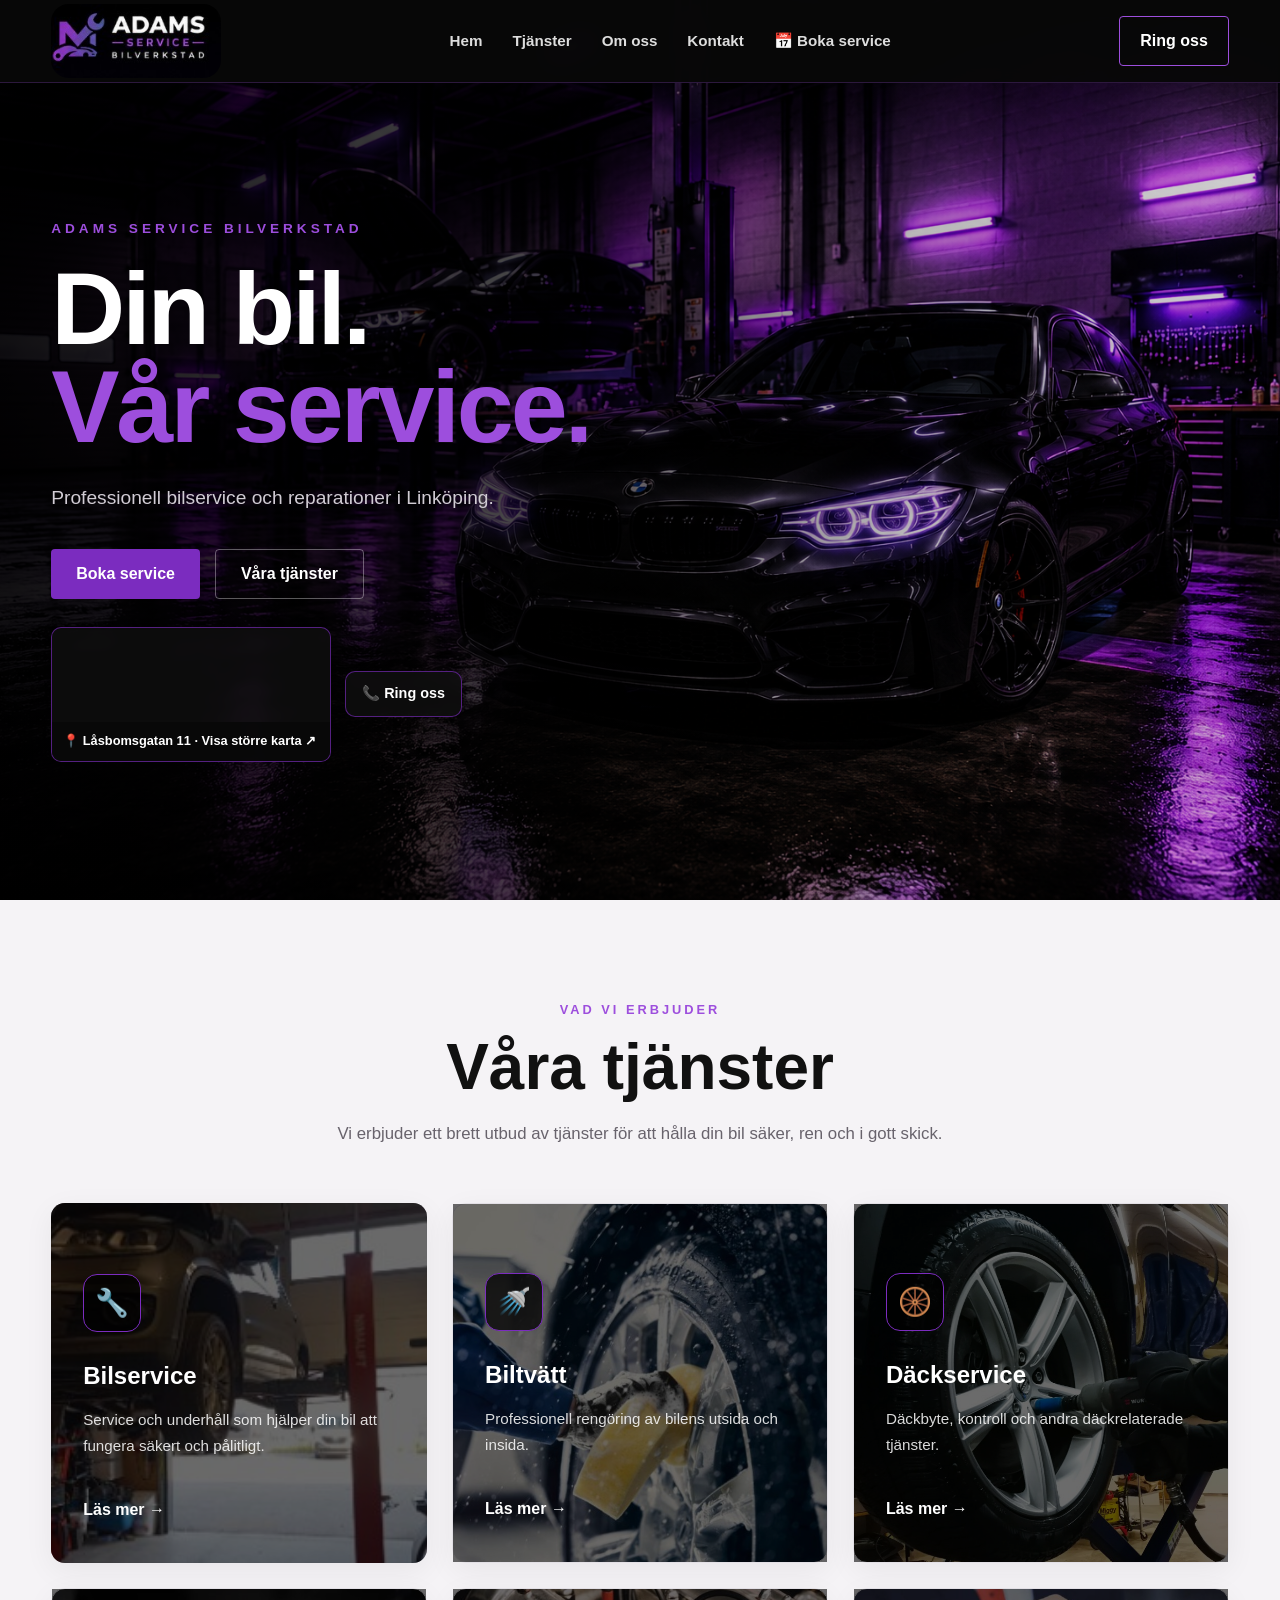
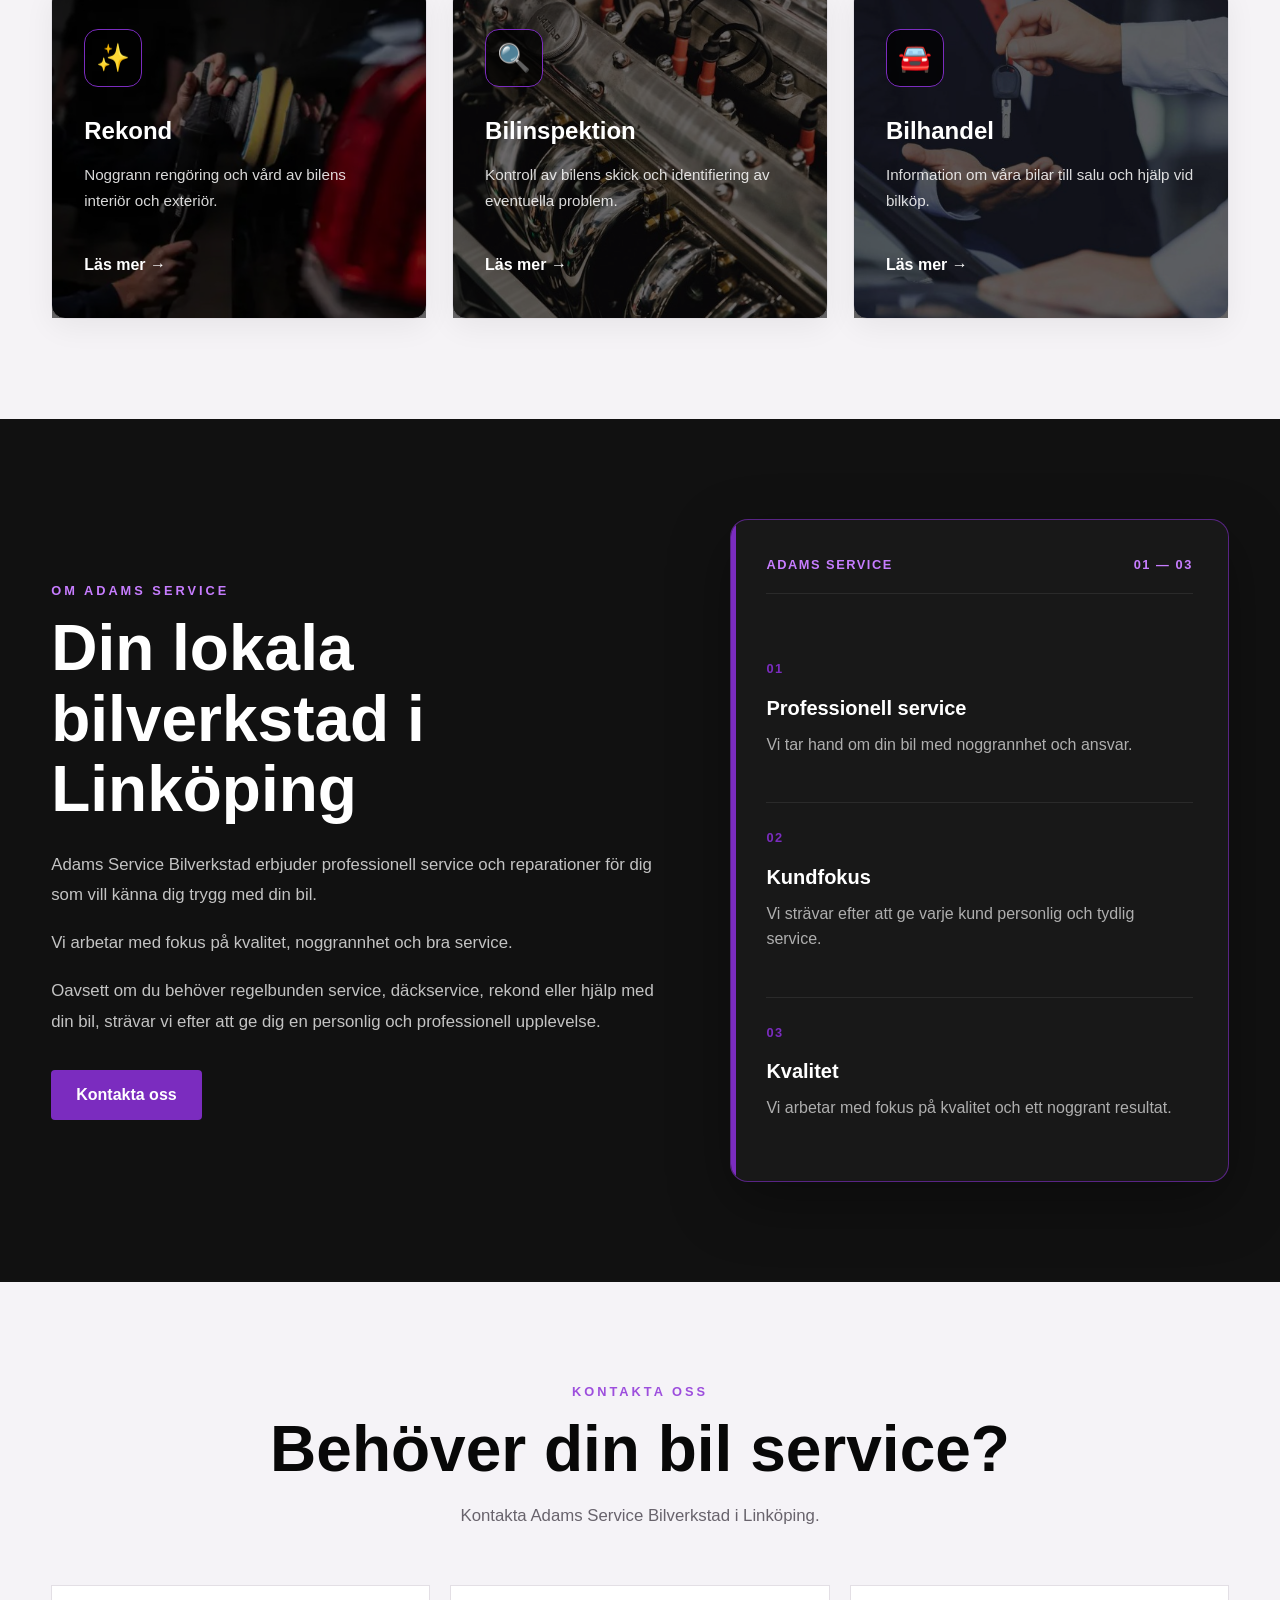
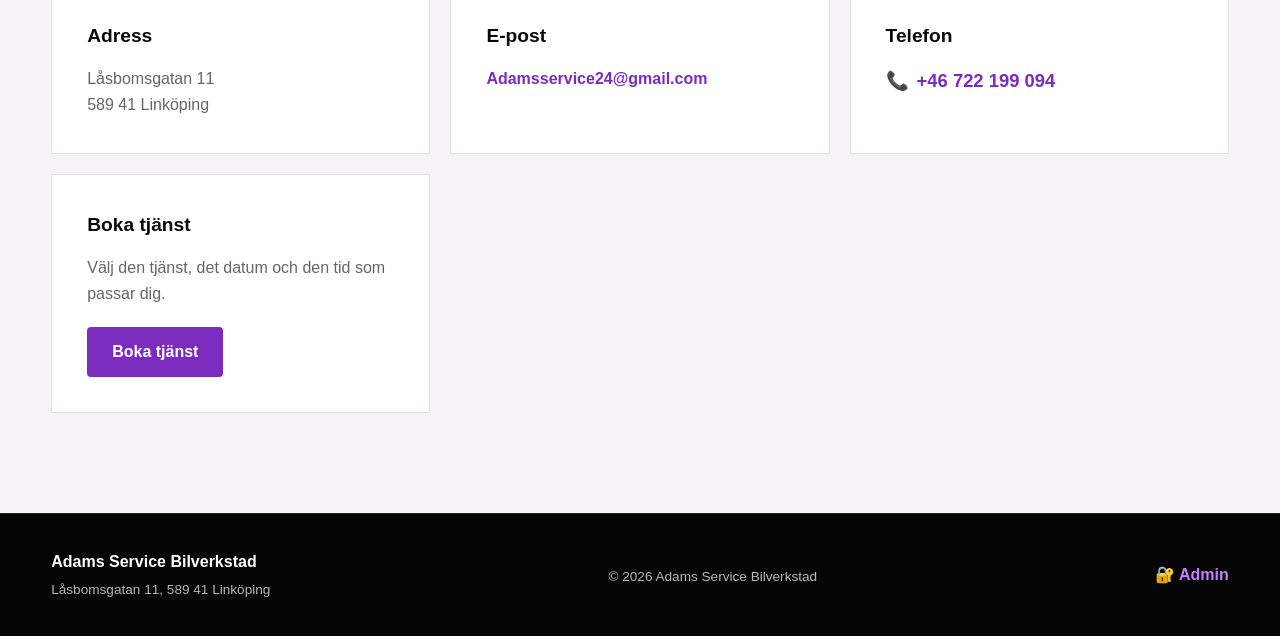
==== commit 8659c123: "Update index.html" ====
--- a/index.html
+++ b/index.html
@@ -154,7 +154,7 @@
 
         <h3>
             Bilservice
-        </h3>   <h4> Från 950 Kr</h4> 
+        </h3>   
 
         <p>
             Service och underhåll som hjälper din bil
@@ -277,7 +277,7 @@
 
         <h3>
             Bilinspektion
-        </h3>  <h4> Från 500 Kr</h4> 
+        </h3> 
 
         <p>
             Kontroll av bilens skick och
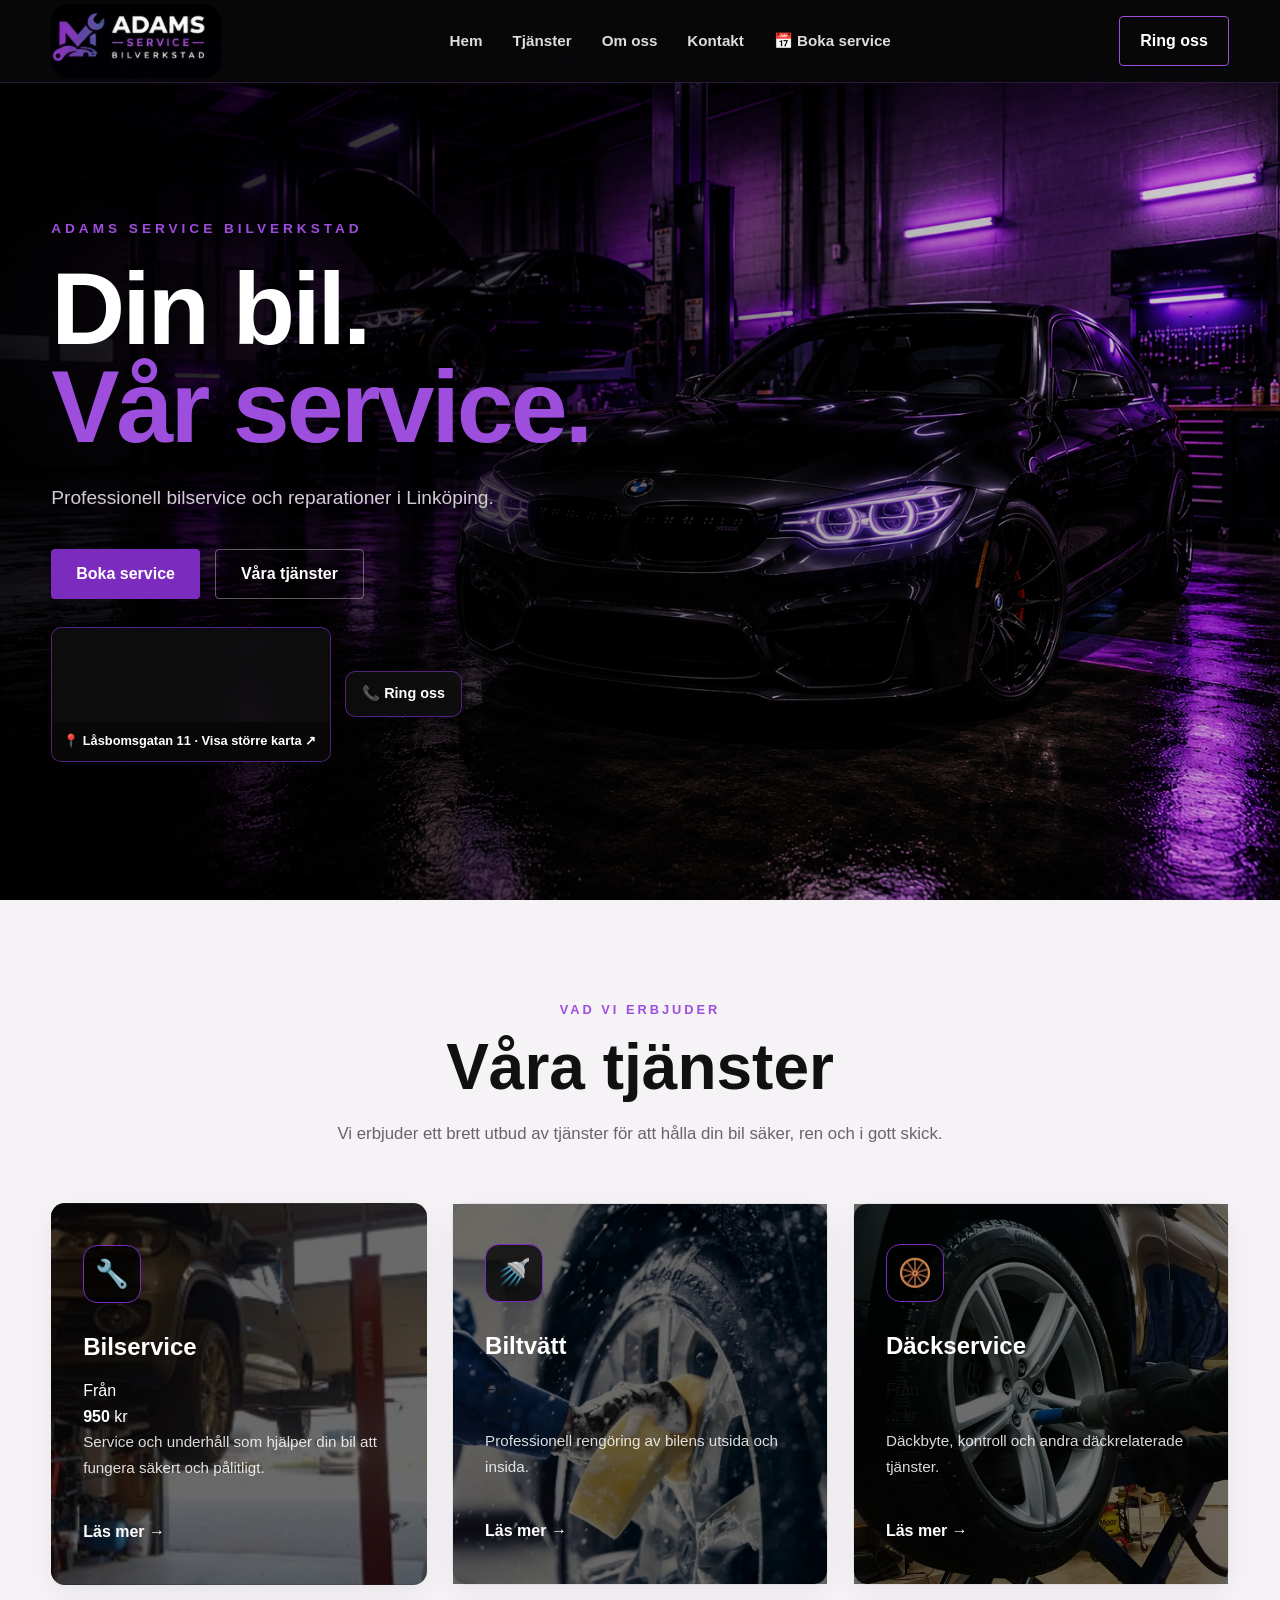
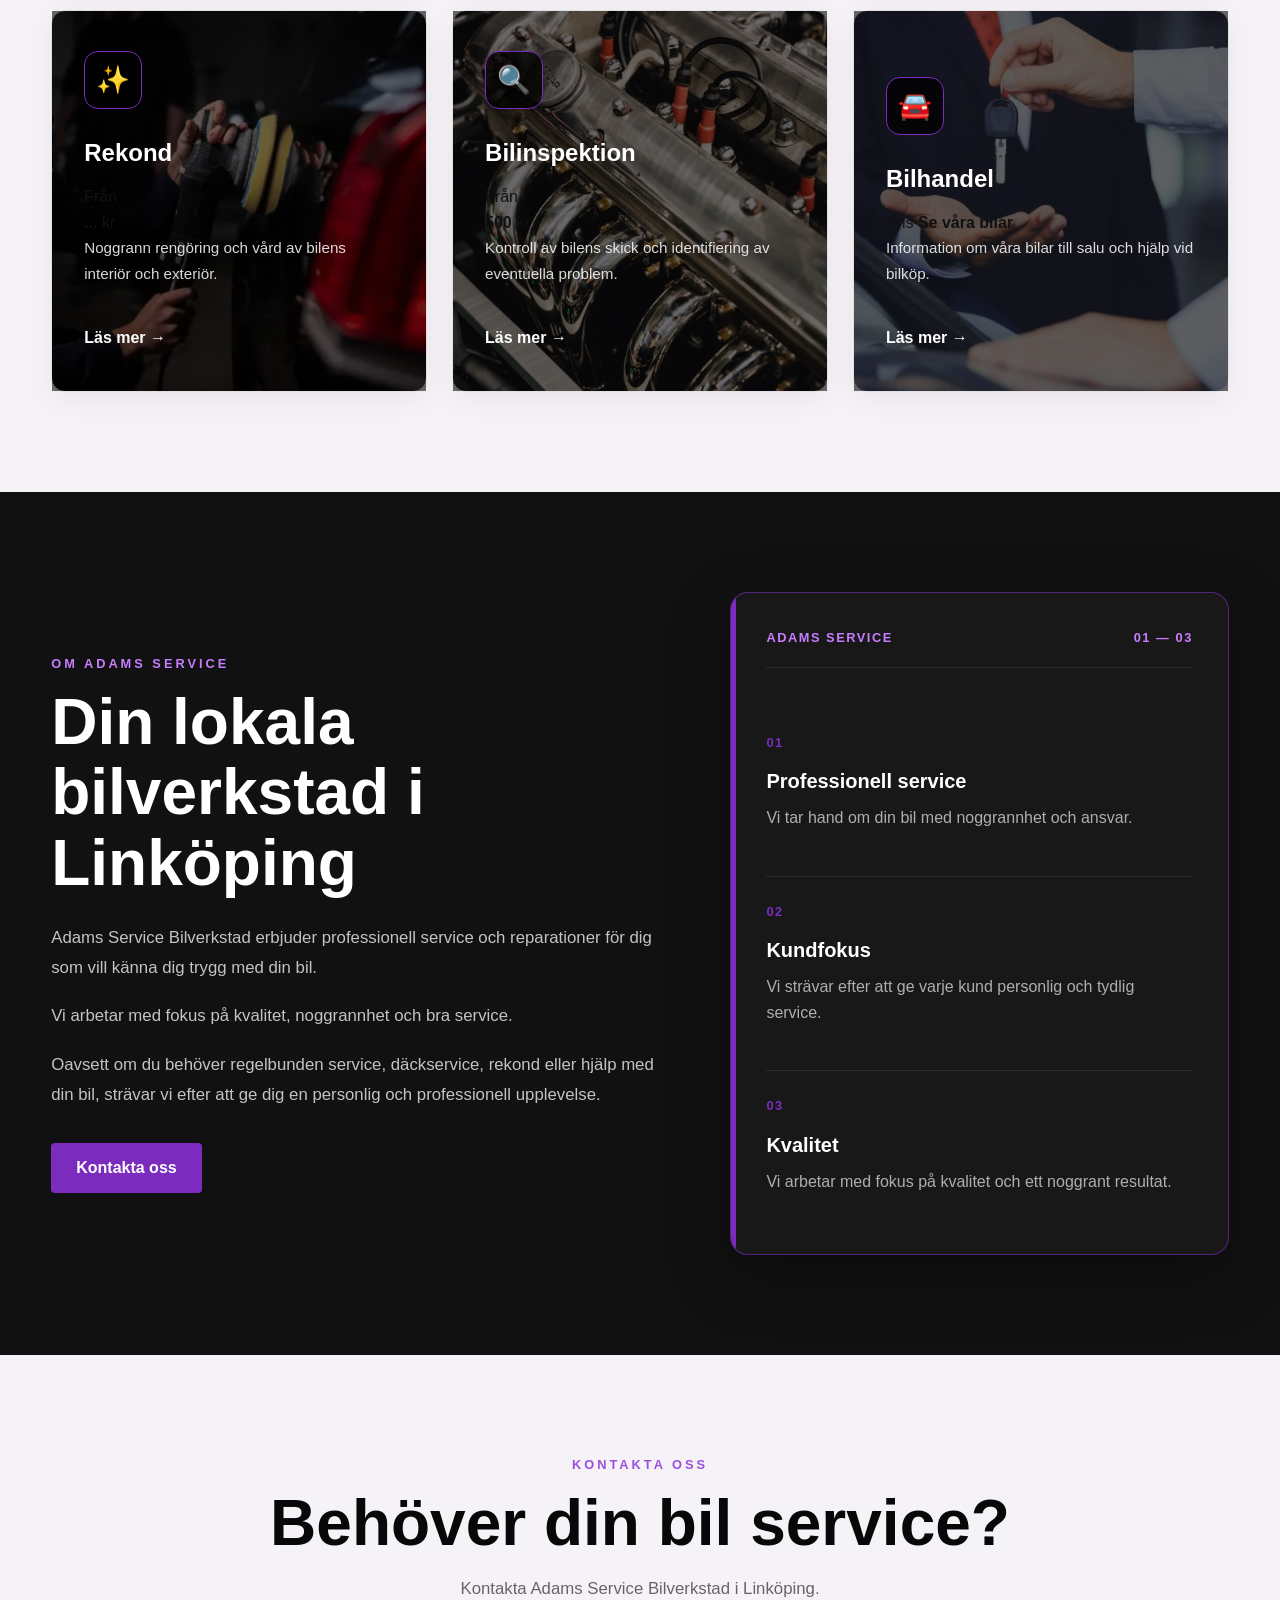
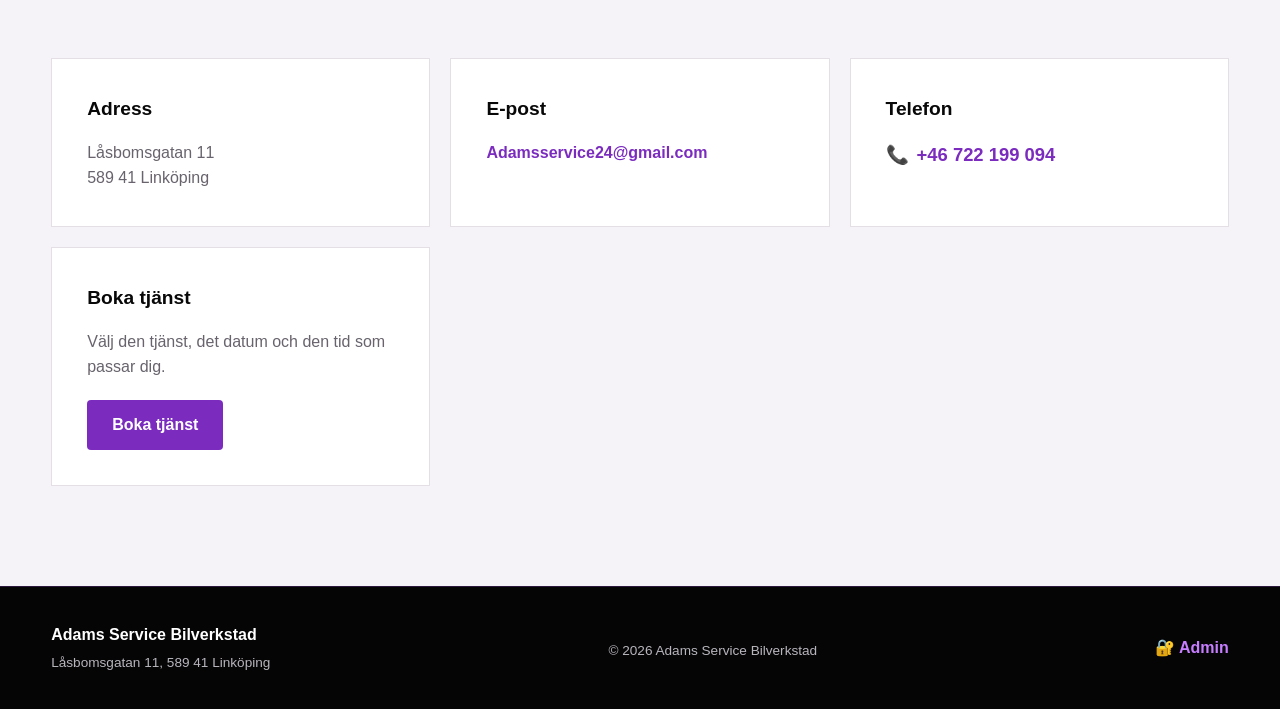
==== commit fcab2afb: "Update index.html" ====
--- a/index.html
+++ b/index.html
@@ -155,6 +155,13 @@
         <h3>
             Bilservice
         </h3>   
+        <div class="service-price">
+    <span class="price-label">Från</span>
+    <div class="price-value">
+        <strong>950</strong>
+        <span>kr</span>
+    </div>
+</div>
 
         <p>
             Service och underhåll som hjälper din bil
@@ -186,6 +193,13 @@
         <h3>
             Biltvätt
         </h3>
+        <div class="service-price">
+    <span class="price-label">Från</span>
+    <div class="price-value">
+        <strong>...</strong>
+        <span>kr</span>
+    </div>
+</div>
 
         <p>
             Professionell rengöring av bilens
@@ -217,6 +231,13 @@
         <h3>
             Däckservice
         </h3>
+        <div class="service-price">
+    <span class="price-label">Från</span>
+    <div class="price-value">
+        <strong>...</strong>
+        <span>kr</span>
+    </div>
+</div>
 
         <p>
             Däckbyte, kontroll och andra
@@ -248,6 +269,13 @@
         <h3>
             Rekond
         </h3>
+        <div class="service-price">
+    <span class="price-label">Från</span>
+    <div class="price-value">
+        <strong>...</strong>
+        <span>kr</span>
+    </div>
+</div>
 
         <p>
             Noggrann rengöring och vård av
@@ -278,6 +306,13 @@
         <h3>
             Bilinspektion
         </h3> 
+        <div class="service-price">
+    <span class="price-label">Från</span>
+    <div class="price-value">
+        <strong>500</strong>
+        <span>kr</span>
+    </div>
+</div>
 
         <p>
             Kontroll av bilens skick och
@@ -309,6 +344,10 @@
         <h3>
             Bilhandel
         </h3>
+        <div class="service-price">
+    <span class="price-label">Pris</span>
+    <strong class="price-on-request">Se våra bilar</strong>
+</div>
 
         <p>
             Information om våra bilar till salu
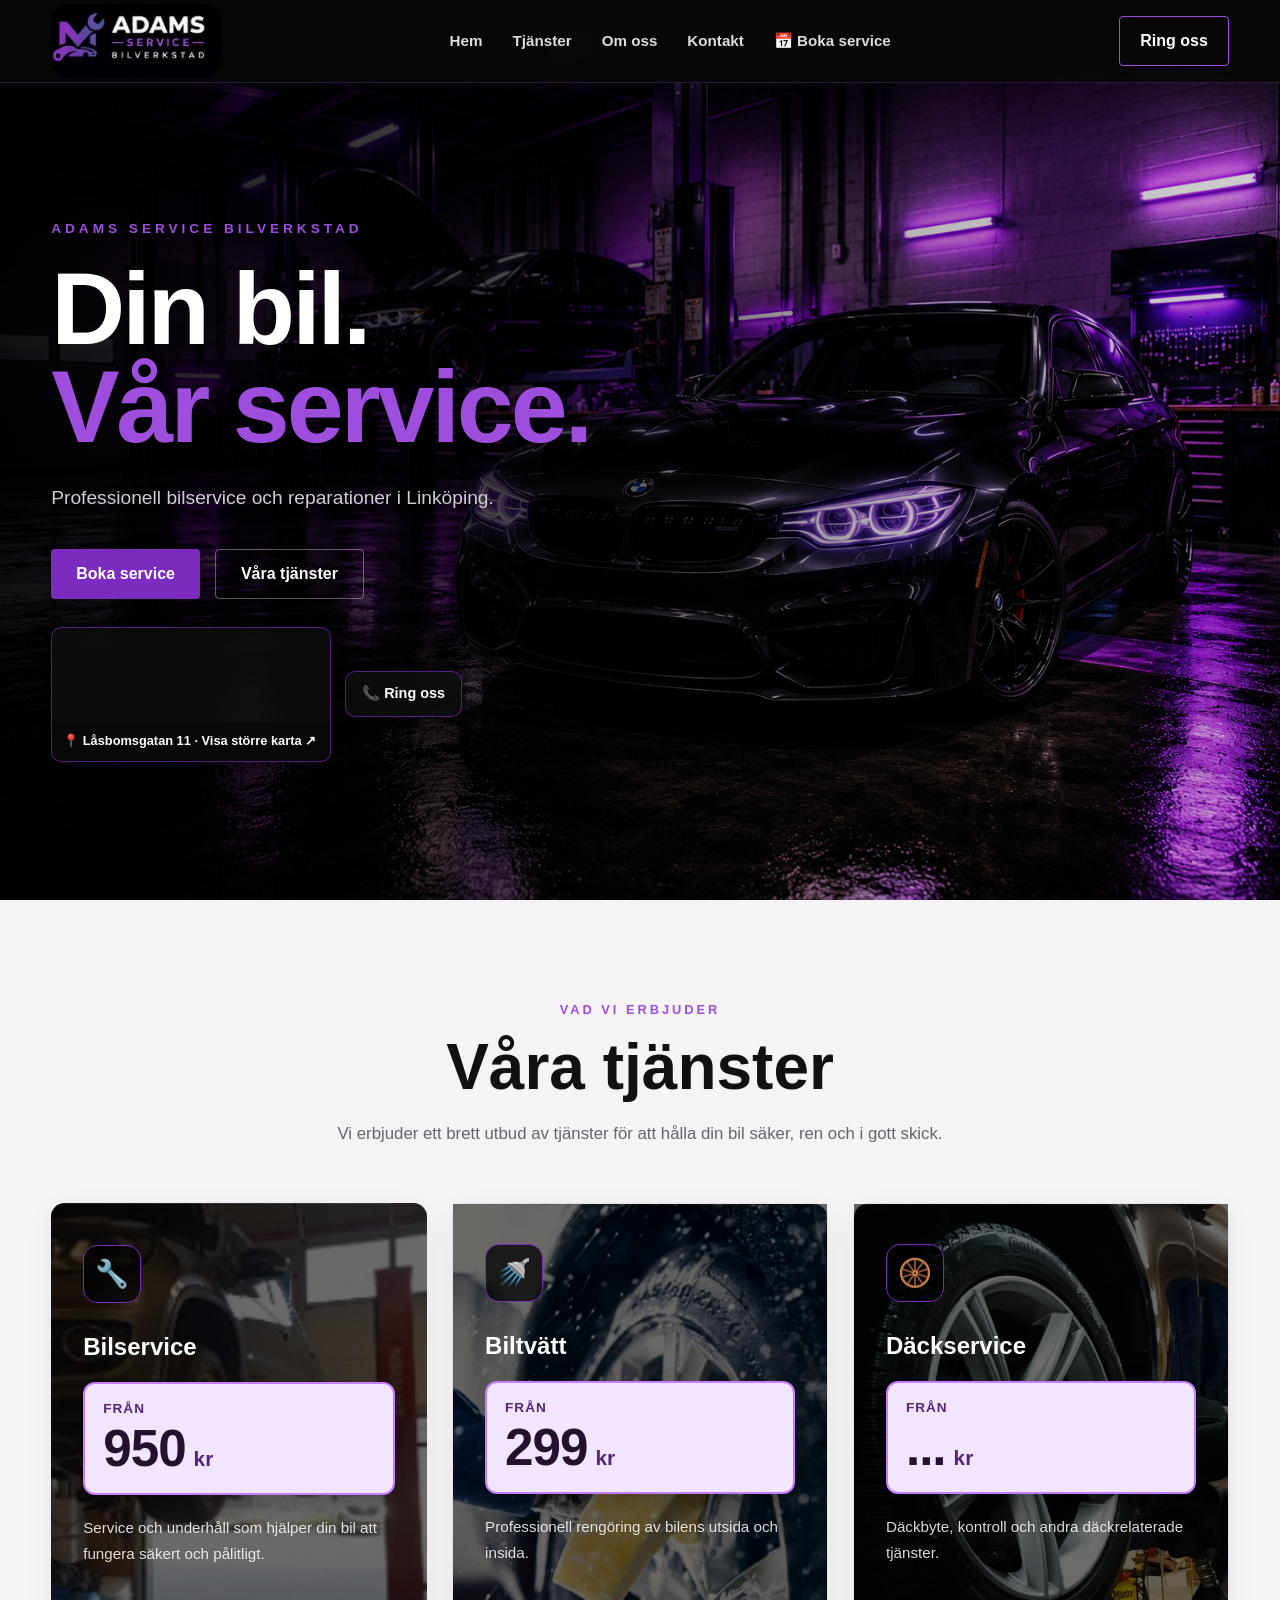
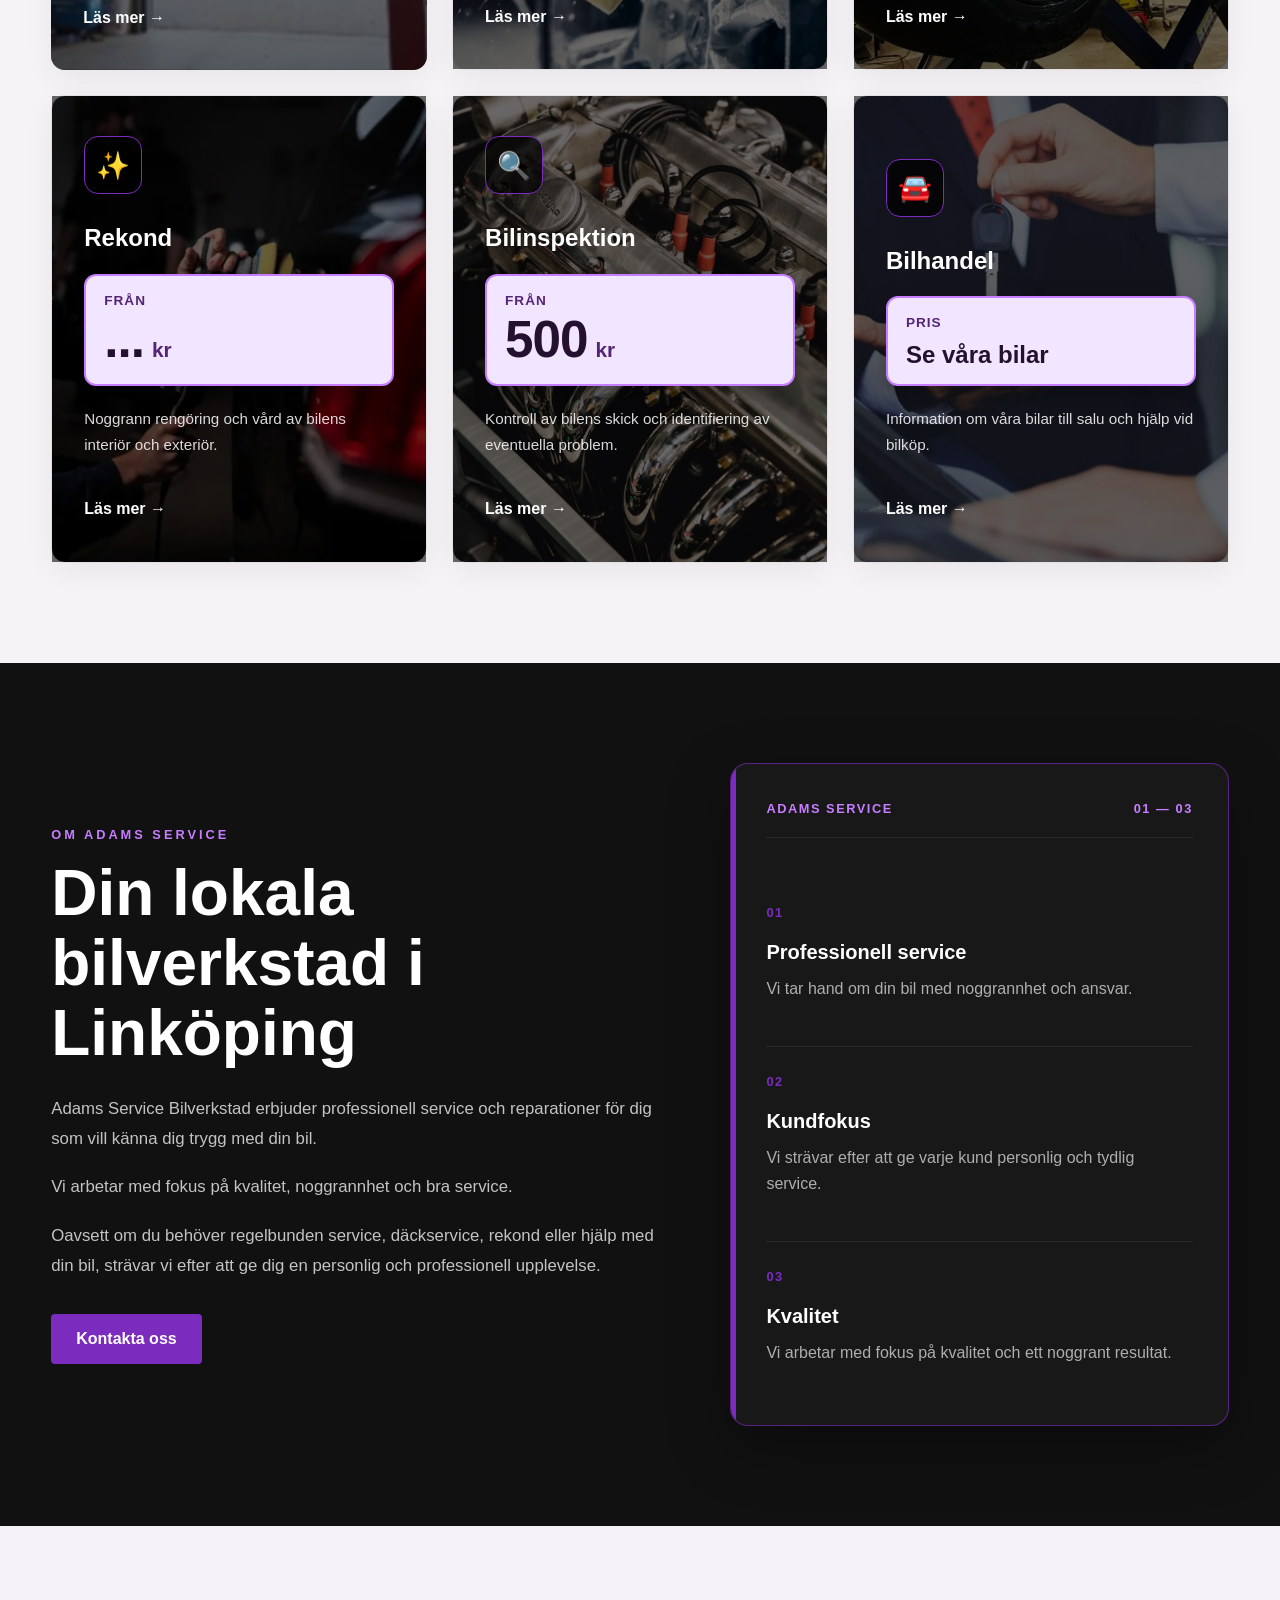
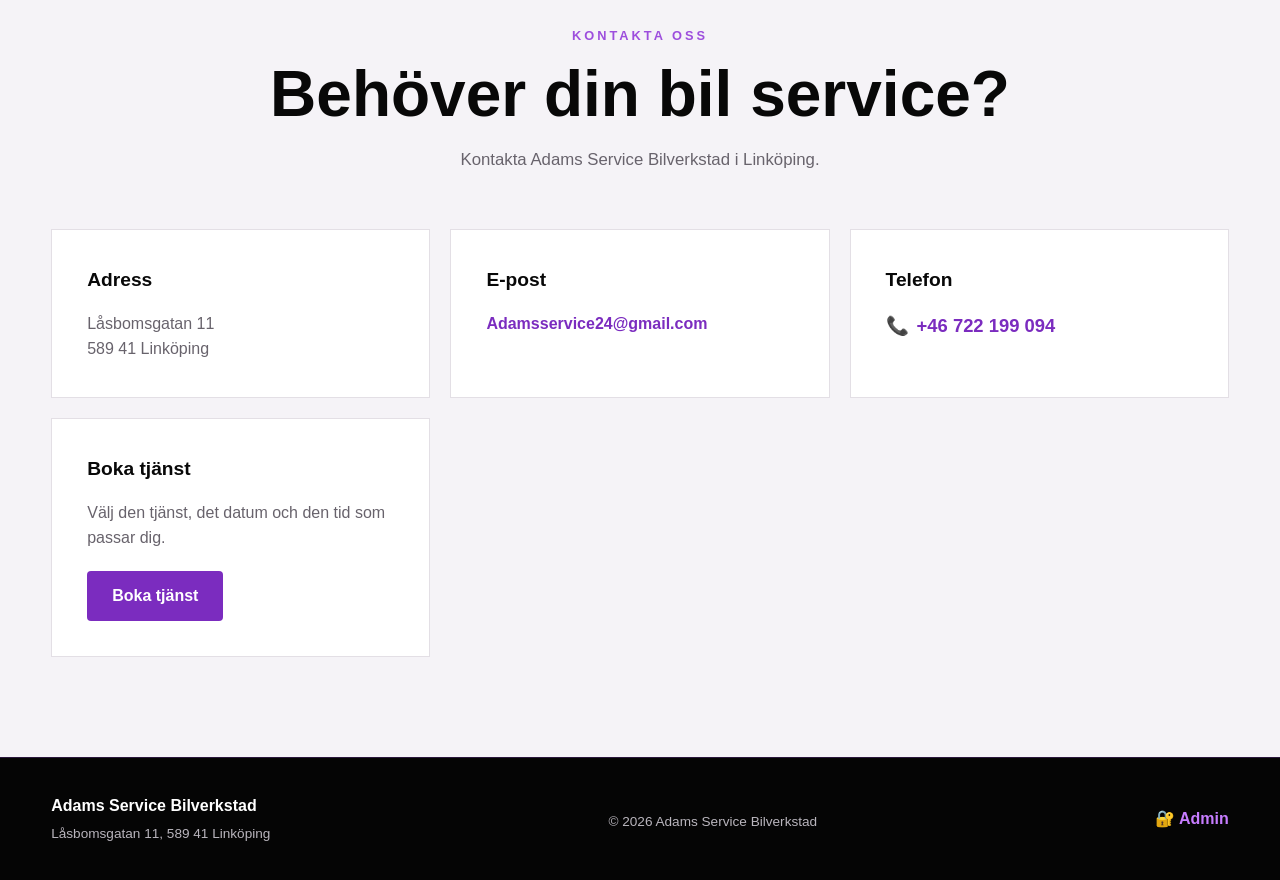
==== commit d20a4f87: "Update index.html" ====
--- a/index.html
+++ b/index.html
@@ -196,7 +196,7 @@
         <div class="service-price">
     <span class="price-label">Från</span>
     <div class="price-value">
-        <strong>...</strong>
+        <strong>299</strong>
         <span>kr</span>
     </div>
 </div>
--- a/css/style.css
+++ b/css/style.css
@@ -2391,3 +2391,54 @@
 .map-modal:target {
     display: grid;
 }
+/* PROMINENT SERVICE PRICES */
+
+#services .service-price {
+    align-self: flex-start;
+    width: 100%;
+    margin: 4px 0 20px;
+    padding: 14px 18px;
+    background: #f2e5ff;
+    color: #24102f;
+    border: 2px solid #c77dff;
+    border-radius: 12px;
+    box-shadow: 0 8px 24px rgba(0, 0, 0, 0.25);
+}
+
+#services .price-label {
+    display: block;
+    color: #542575;
+    font-size: 0.85rem;
+    font-weight: 700;
+    letter-spacing: 1px;
+    text-transform: uppercase;
+}
+
+#services .price-value {
+    display: flex;
+    align-items: baseline;
+    flex-wrap: wrap;
+    gap: 8px;
+}
+
+#services .price-value strong {
+    color: #24102f;
+    font-size: clamp(2.8rem, 4vw, 3.6rem);
+    font-weight: 900;
+    line-height: 1.15;
+    letter-spacing: -1px;
+}
+
+#services .price-value span {
+    color: #542575;
+    font-size: 1.3rem;
+    font-weight: 800;
+}
+
+#services .price-on-request {
+    display: block;
+    margin-top: 5px;
+    color: #24102f;
+    font-size: 1.5rem;
+    line-height: 1.3;
+}
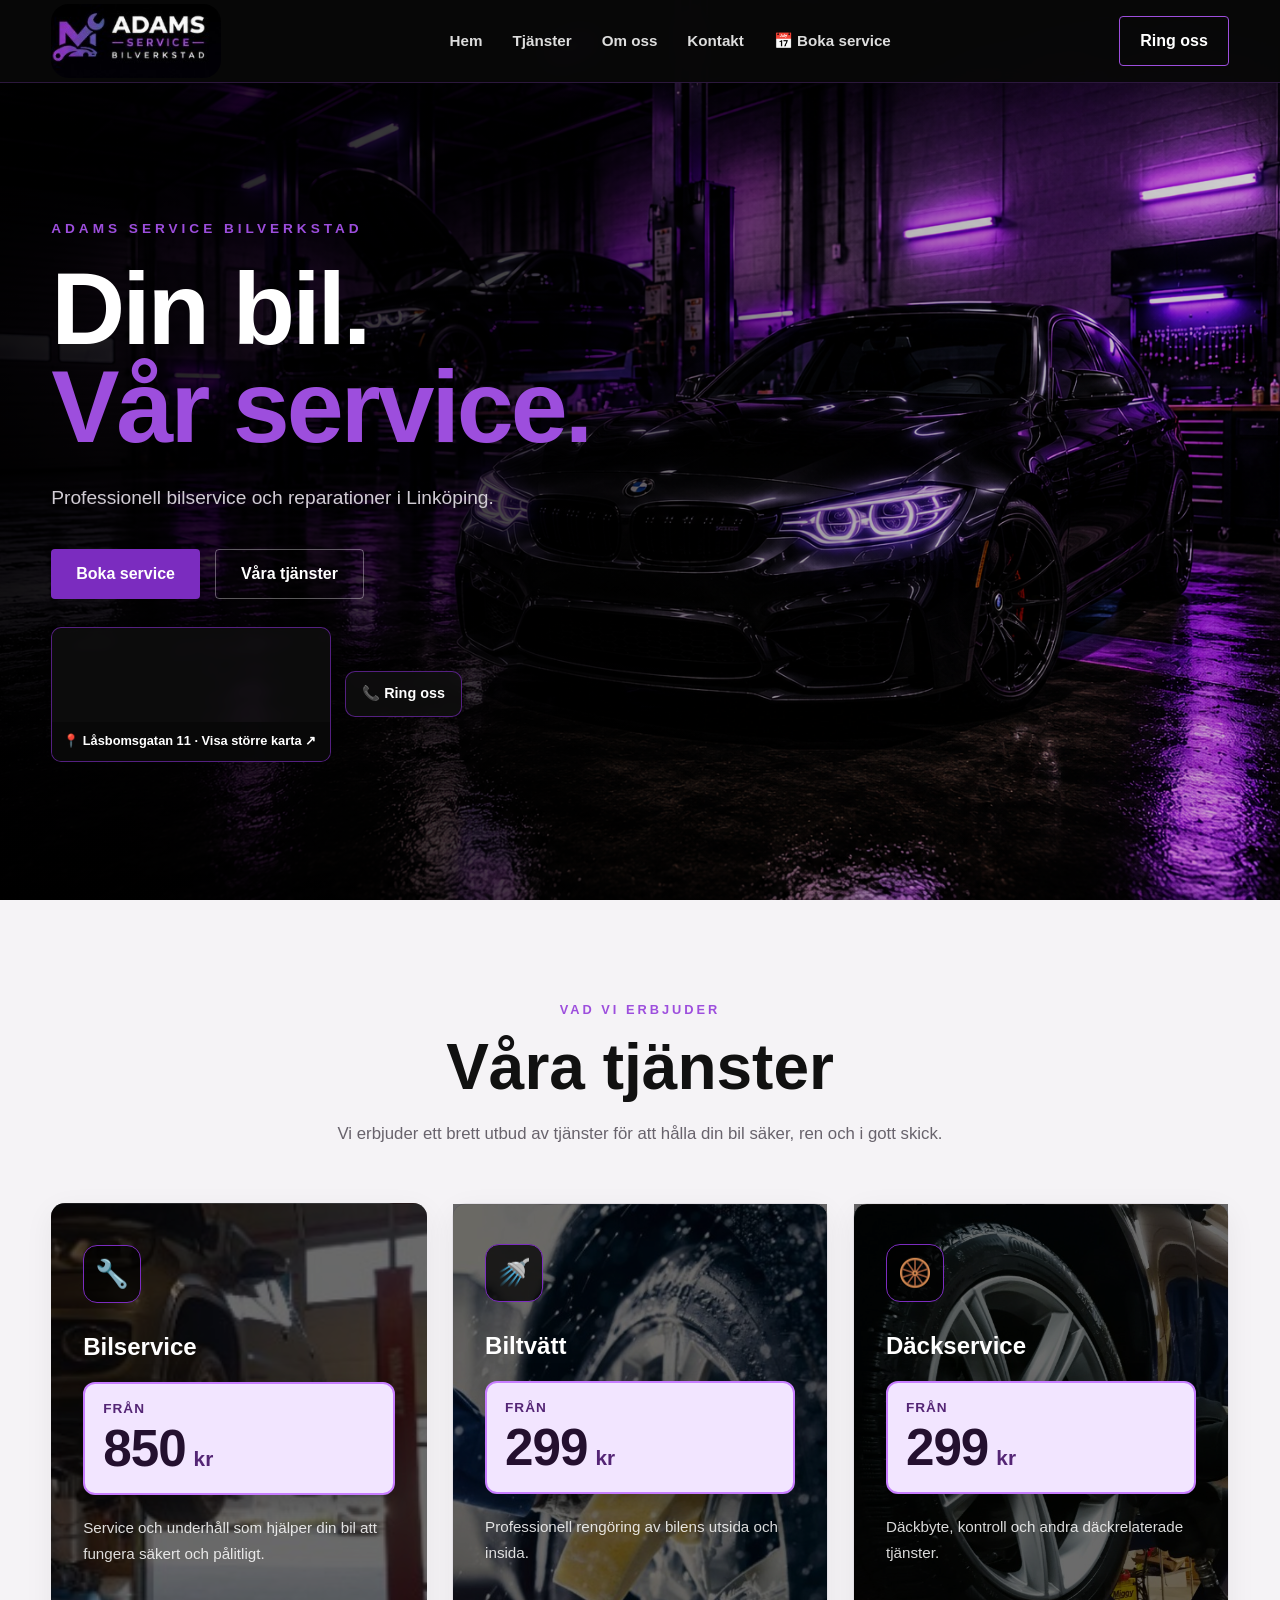
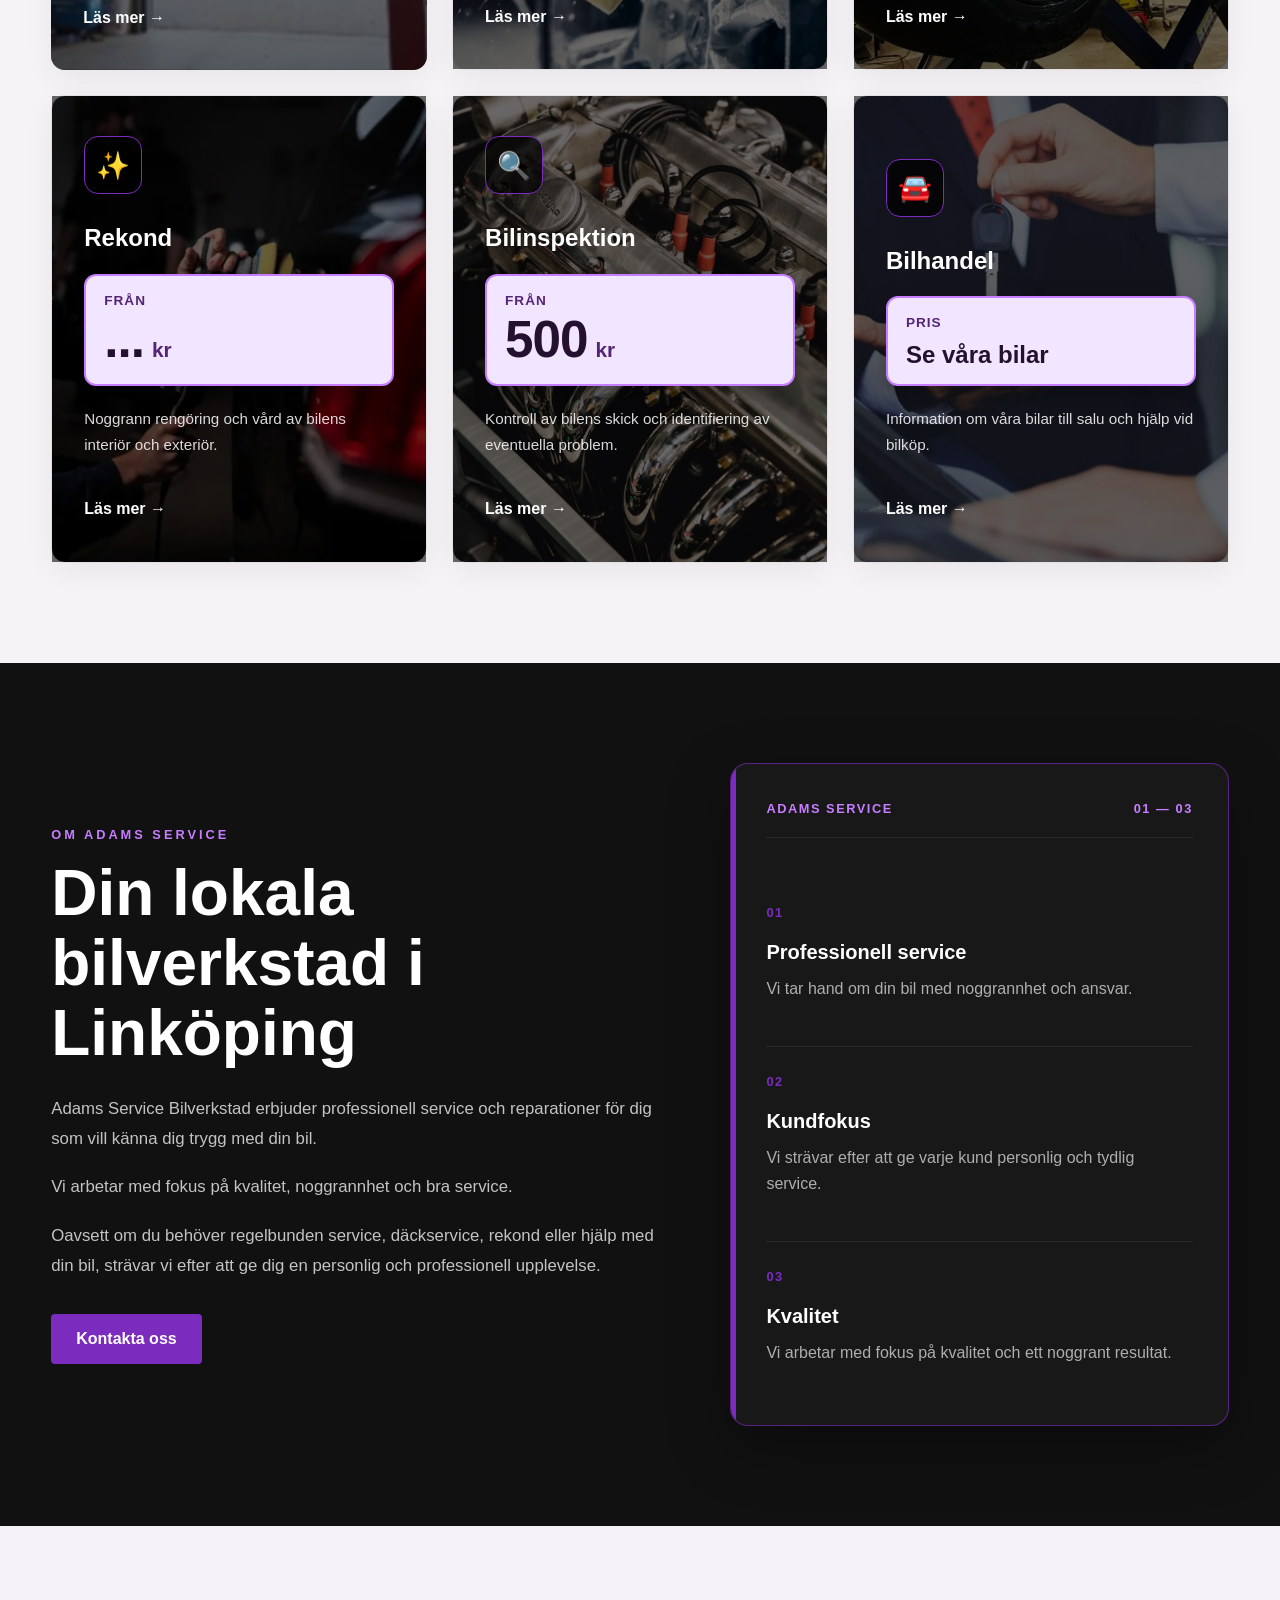
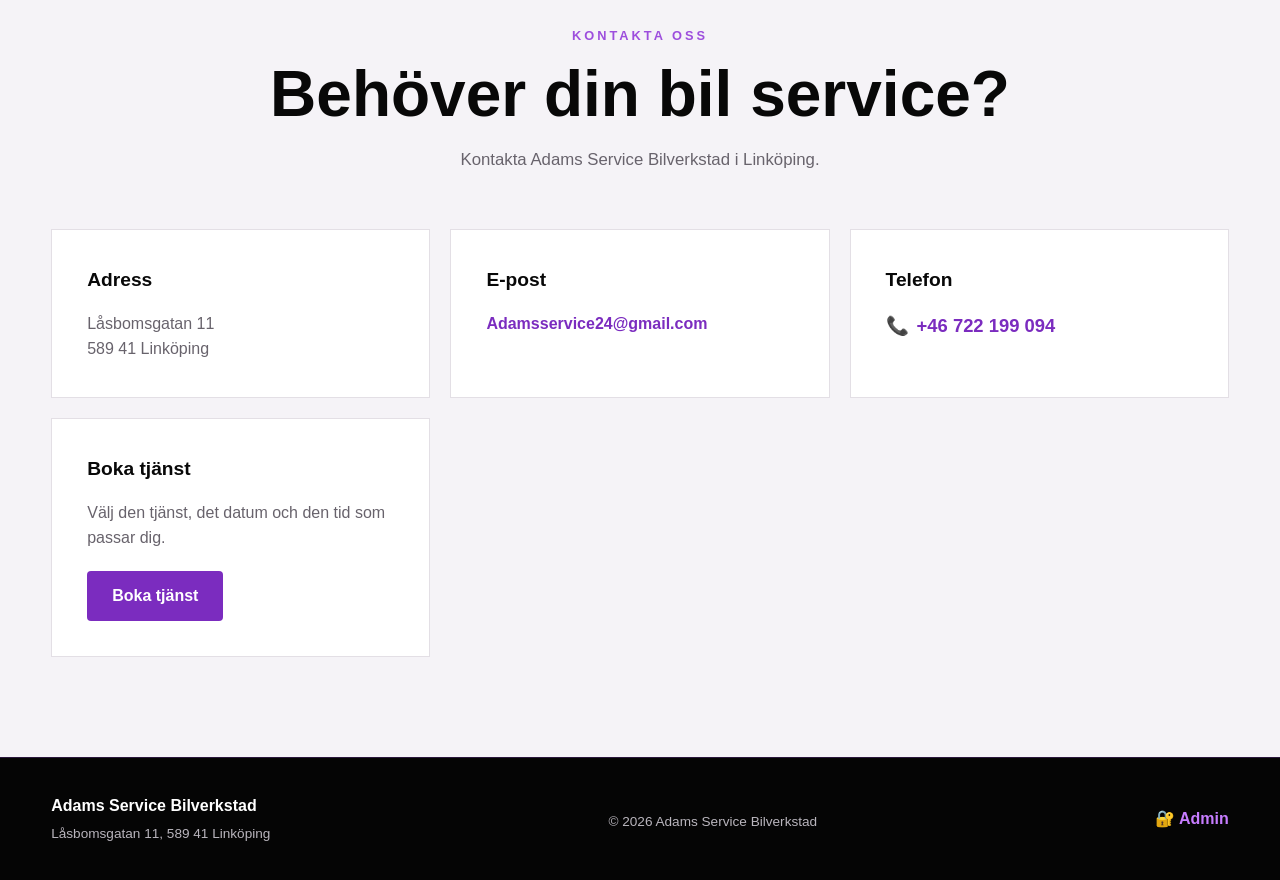
==== commit 086e3579: "Update index.html" ====
--- a/index.html
+++ b/index.html
@@ -158,7 +158,7 @@
         <div class="service-price">
     <span class="price-label">Från</span>
     <div class="price-value">
-        <strong>950</strong>
+        <strong>850</strong>
         <span>kr</span>
     </div>
 </div>
@@ -234,7 +234,7 @@
         <div class="service-price">
     <span class="price-label">Från</span>
     <div class="price-value">
-        <strong>...</strong>
+        <strong>299</strong>
         <span>kr</span>
     </div>
 </div>
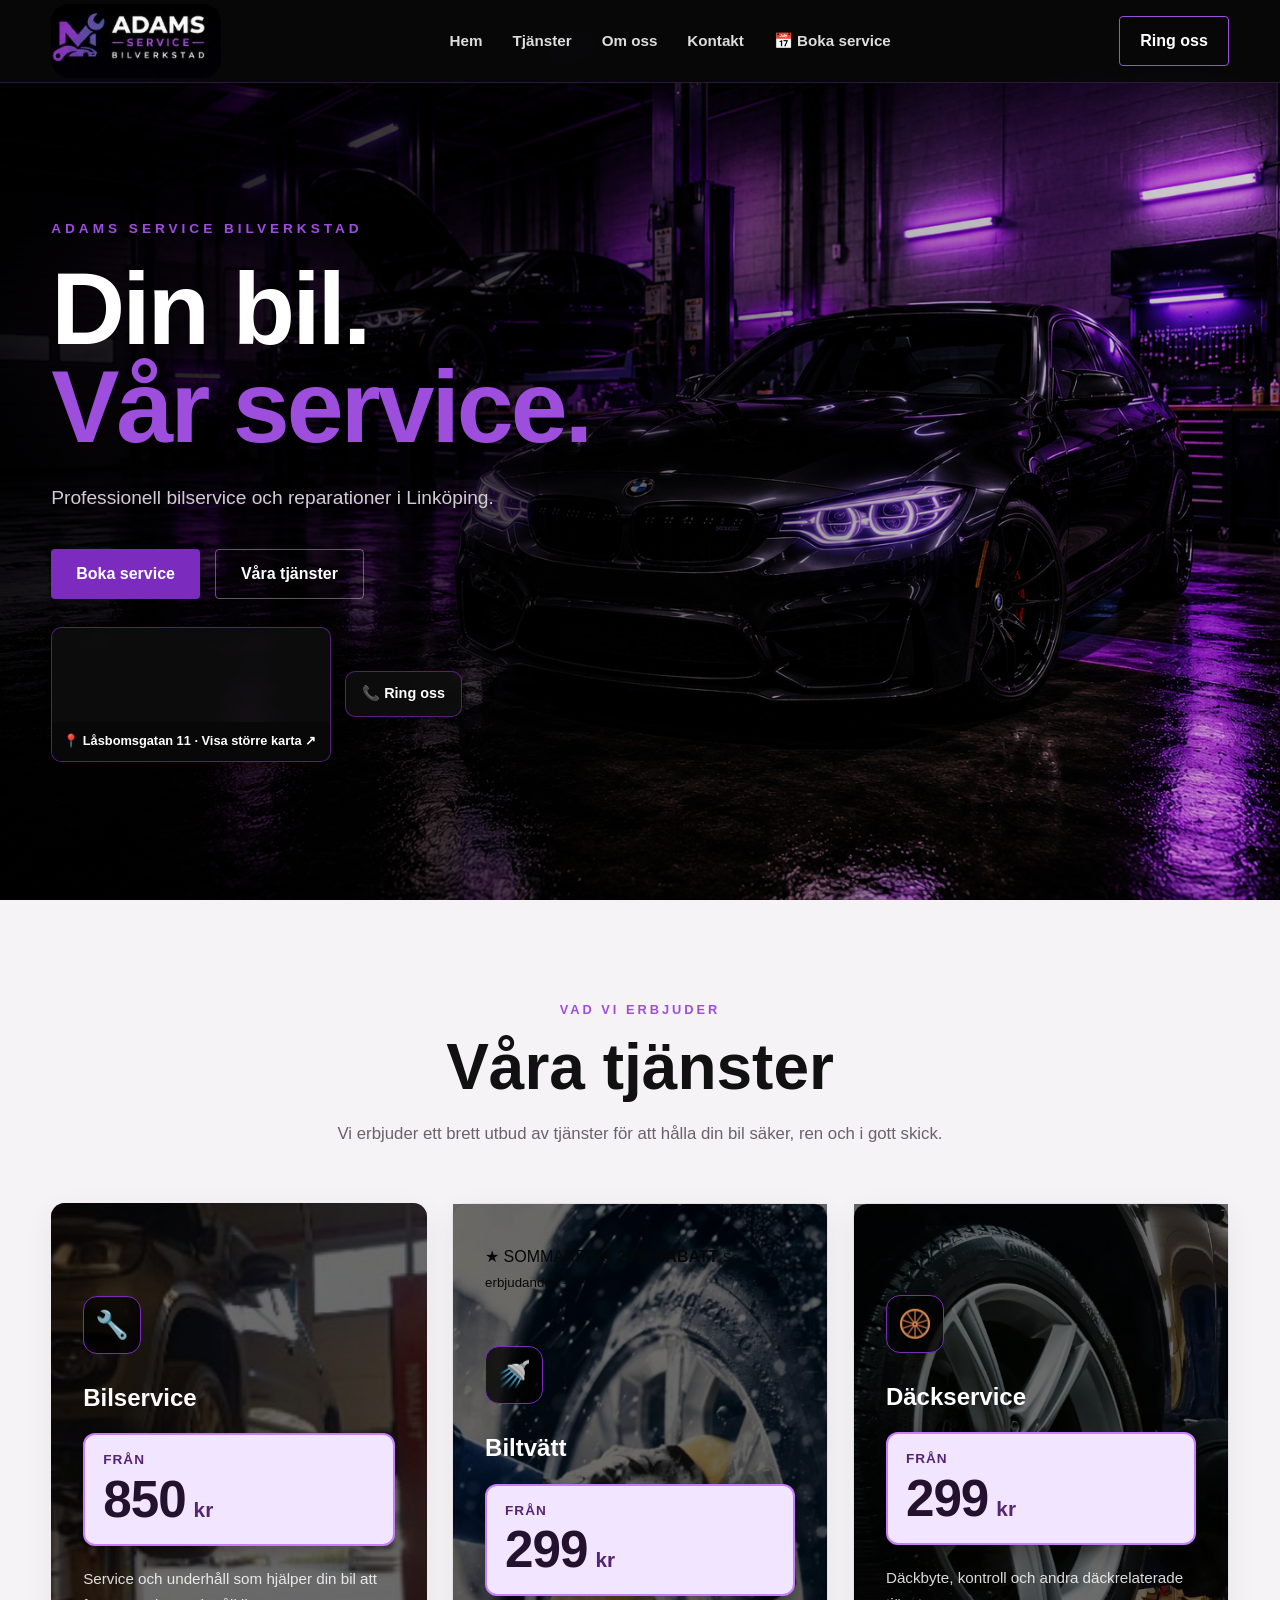
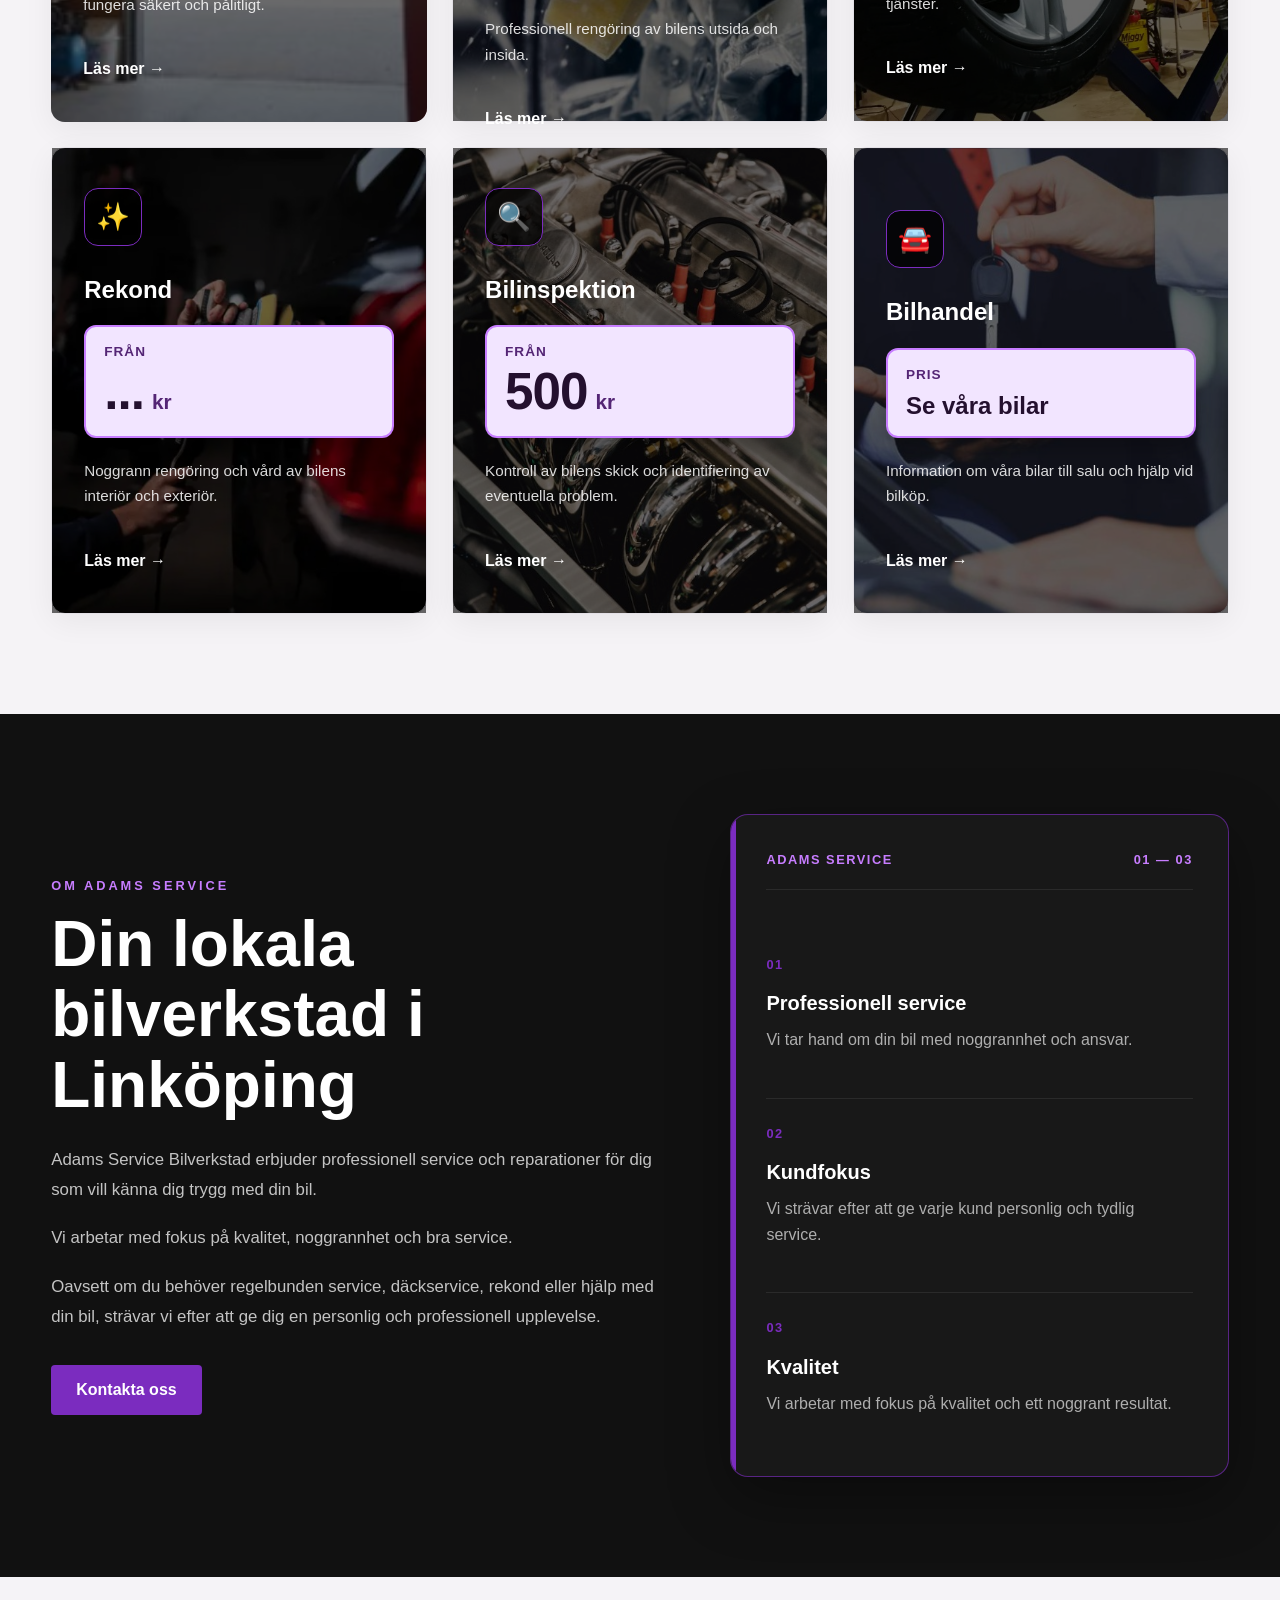
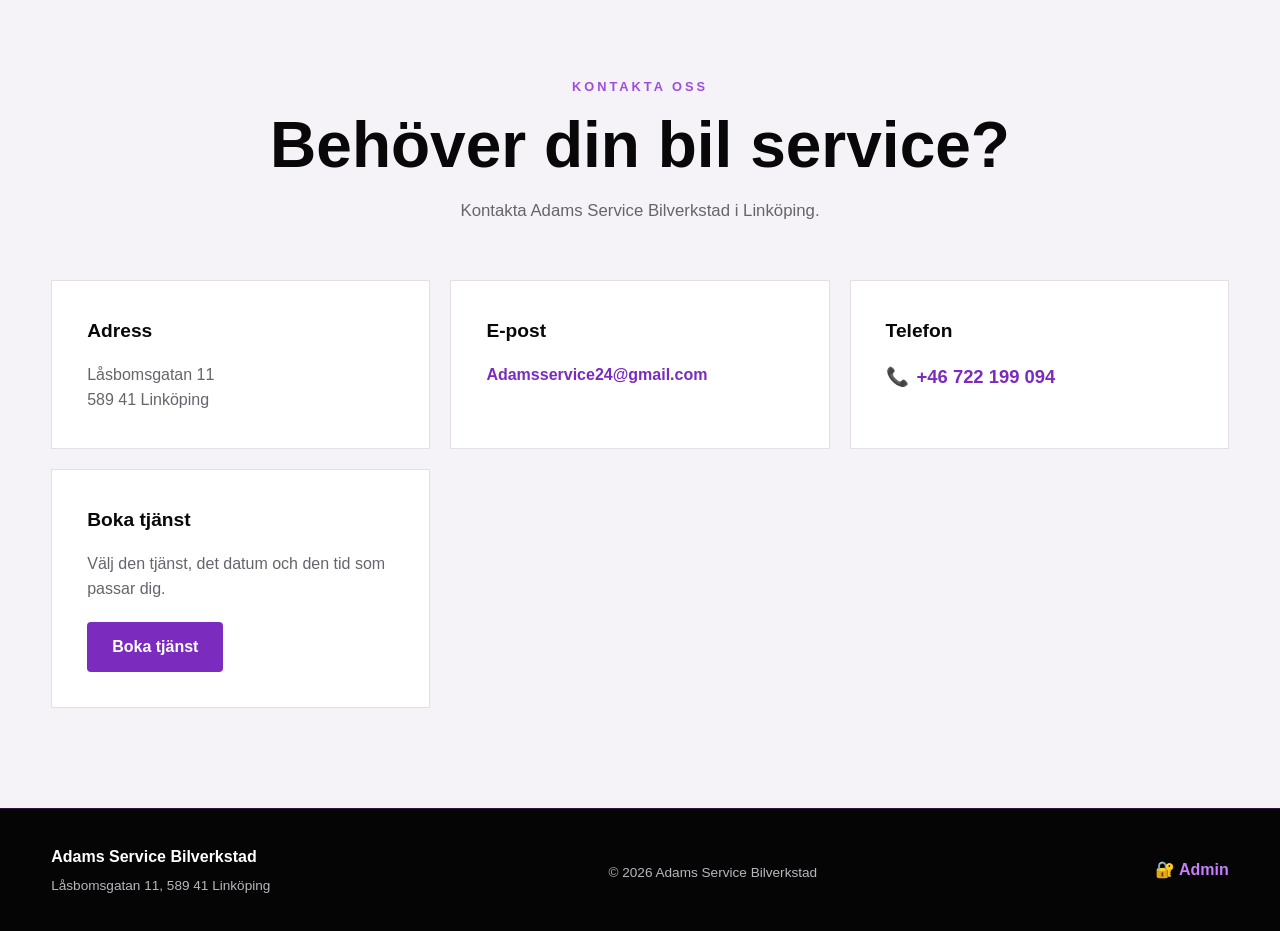
==== commit a0d7ca71: "Update index.html" ====
--- a/index.html
+++ b/index.html
@@ -183,7 +183,19 @@
 <article class="service-card service-biltvatt">
 
     <div class="service-card-overlay"></div>
-
+<a href="services/sommarerbjudande.html"
+   class="summer-offer-badge"
+   aria-label="Se sommarerbjudande på biltvätt">
+
+    <span class="summer-star">★</span>
+
+    <span class="summer-offer-text">
+        SOMMARPRIS
+        <strong>20% RABATT</strong>
+        <small>Se erbjudandet →</small>
+    </span>
+
+</a>
     <div class="service-card-content">
 
         <div class="service-icon">
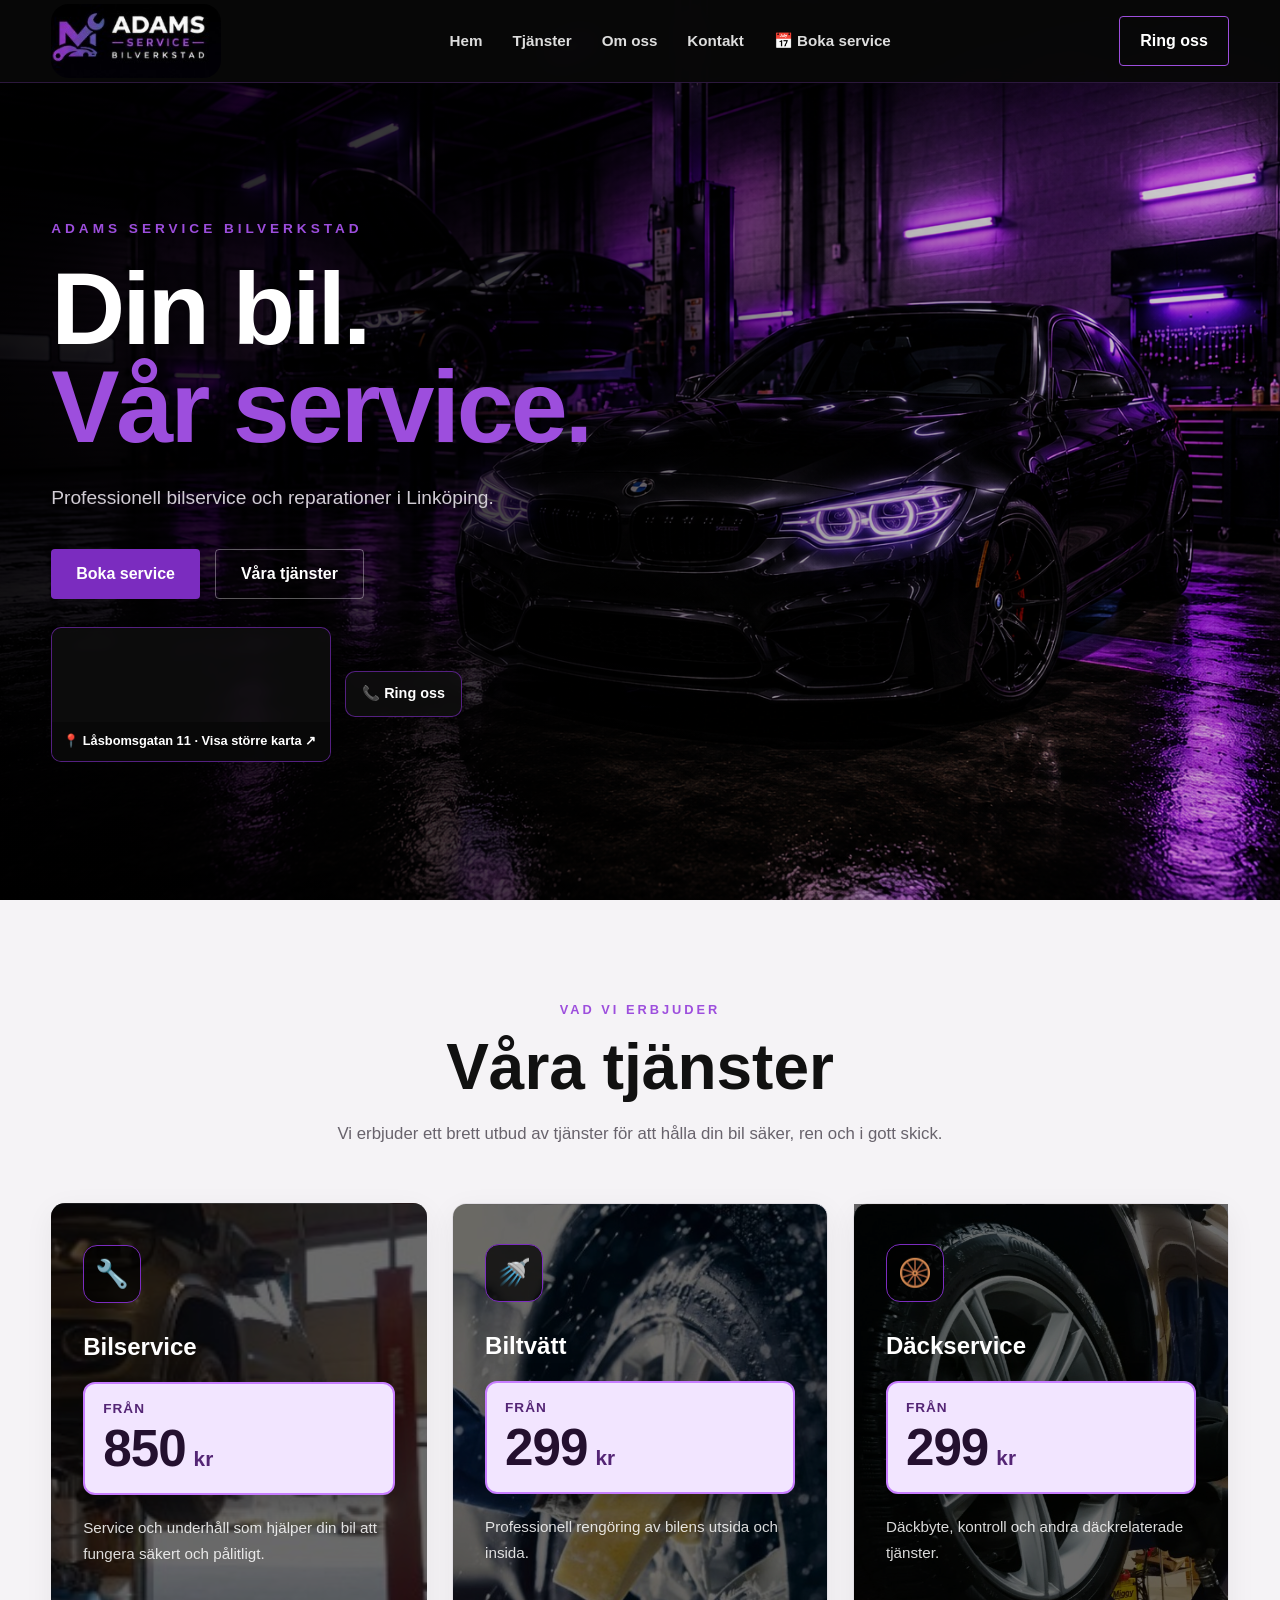
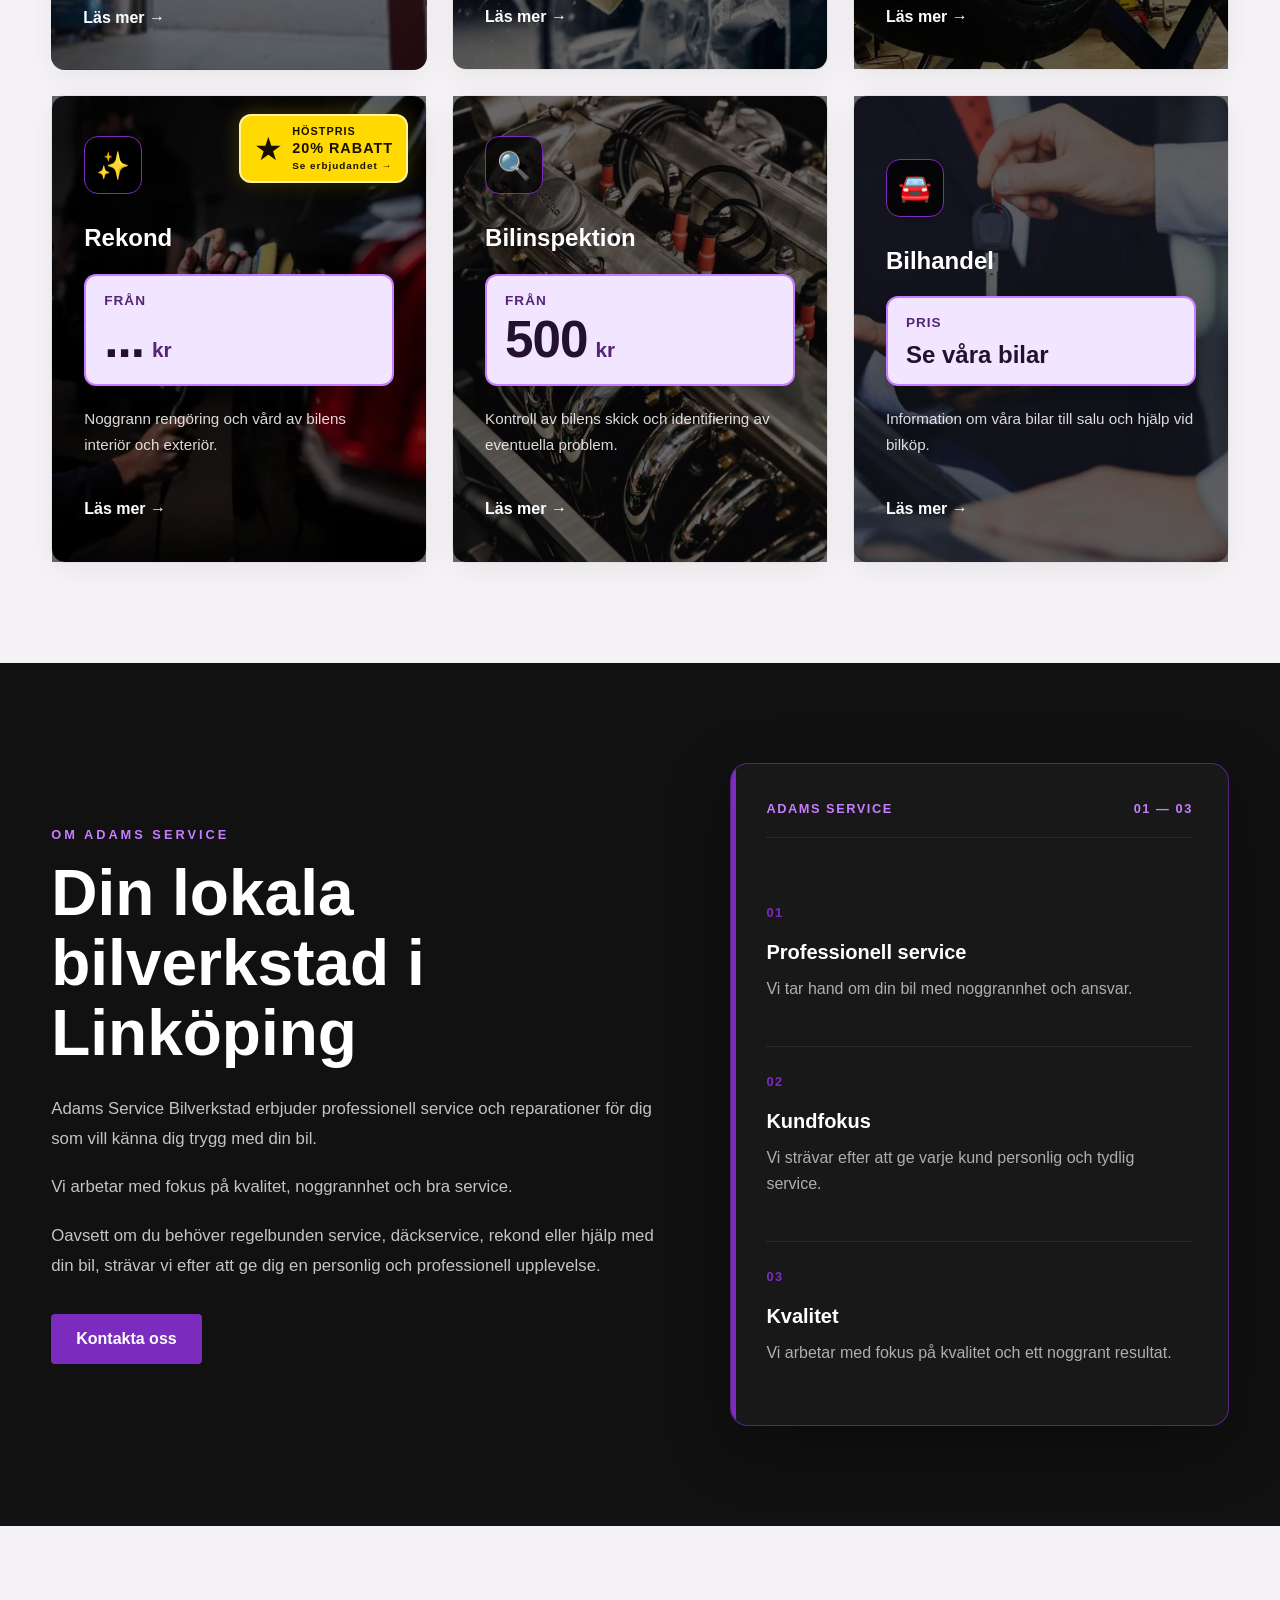
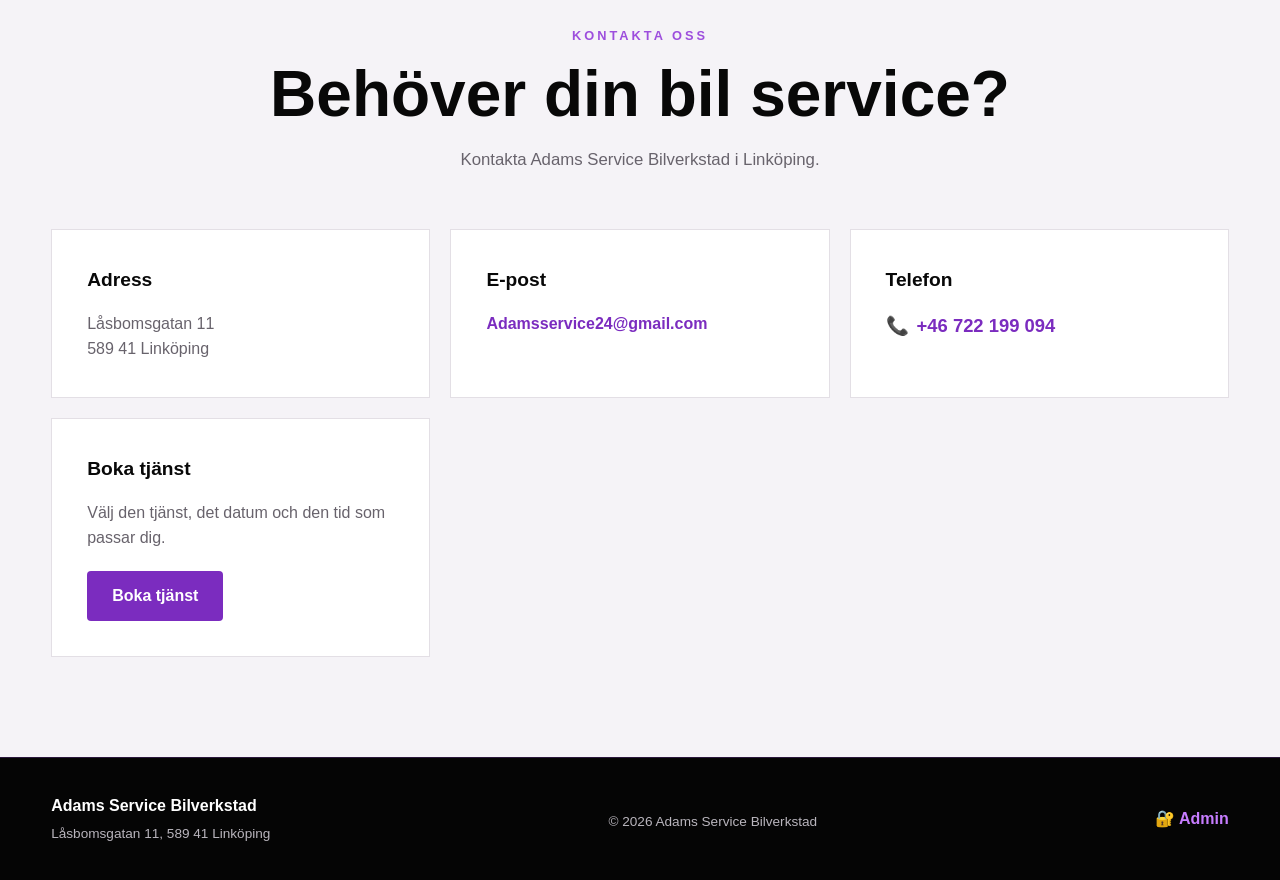
==== commit 9560a39e: "Update index.html" ====
--- a/index.html
+++ b/index.html
@@ -183,19 +183,7 @@
 <article class="service-card service-biltvatt">
 
     <div class="service-card-overlay"></div>
-<a href="services/sommarerbjudande.html"
-   class="summer-offer-badge"
-   aria-label="Se sommarerbjudande på biltvätt">
-
-    <span class="summer-star">★</span>
-
-    <span class="summer-offer-text">
-        SOMMARPRIS
-        <strong>20% RABATT</strong>
-        <small>Se erbjudandet →</small>
-    </span>
-
-</a>
+
     <div class="service-card-content">
 
         <div class="service-icon">
@@ -271,6 +259,20 @@
 <article class="service-card service-rekond">
 
     <div class="service-card-overlay"></div>
+<a href="services/sommarerbjudande.html"
+   class="summer-offer-badge"
+   aria-label="Se sommarerbjudande på rekond">
+
+    <span class="summer-star">★</span>
+
+    <span class="summer-offer-text">
+        HÖSTPRIS
+        <strong>20% RABATT</strong>
+        <small>Se erbjudandet →</small>
+    </span>
+
+</a>
+    
 
     <div class="service-card-content">
 
--- a/css/style.css
+++ b/css/style.css
@@ -2442,3 +2442,709 @@
     font-size: 1.5rem;
     line-height: 1.3;
 }
+/* =========================================================
+   BILTVÄTT - SUMMER OFFER BADGE
+   ========================================================= */
+
+.service-biltvatt {
+    position: relative;
+    overflow: hidden;
+}
+
+.summer-offer-badge {
+    position: absolute;
+    top: 18px;
+    right: 18px;
+    z-index: 5;
+
+    display: flex;
+    align-items: center;
+    gap: 9px;
+
+    padding: 9px 13px;
+
+    background: #ffd900;
+    color: #171000;
+
+    border: 2px solid #fff3a0;
+    border-radius: 12px;
+
+    text-decoration: none;
+
+    box-shadow:
+        0 8px 22px rgba(0, 0, 0, 0.35),
+        0 0 20px rgba(255, 217, 0, 0.25);
+
+    transition:
+        transform 0.25s ease,
+        box-shadow 0.25s ease;
+}
+
+.summer-offer-badge:hover {
+    transform: scale(1.06) rotate(-1deg);
+
+    box-shadow:
+        0 12px 30px rgba(0, 0, 0, 0.45),
+        0 0 28px rgba(255, 217, 0, 0.5);
+}
+
+
+/* YELLOW STAR */
+
+.summer-star {
+    font-size: 2rem;
+    line-height: 1;
+}
+
+
+/* TEXT */
+
+.summer-offer-text {
+    display: flex;
+    flex-direction: column;
+
+    font-size: 0.68rem;
+    font-weight: 900;
+    letter-spacing: 1px;
+    line-height: 1.15;
+}
+
+.summer-offer-text strong {
+    margin-top: 2px;
+
+    font-size: 0.9rem;
+    font-weight: 900;
+}
+
+.summer-offer-text small {
+    margin-top: 4px;
+
+    font-size: 0.62rem;
+    font-weight: 800;
+}
+
+
+/* MOBILE */
+
+@media (max-width: 650px) {
+
+    .summer-offer-badge {
+        top: 14px;
+        right: 14px;
+
+        padding: 8px 10px;
+    }
+
+    .summer-star {
+        font-size: 1.6rem;
+    }
+
+    .summer-offer-text strong {
+        font-size: 0.8rem;
+    }
+}
+/* =========================================================
+   ADAMS SERVICE - SUMMER OFFER PAGE
+   ========================================================= */
+
+.summer-offer-page {
+    background: #0b0b0b;
+    color: #ffffff;
+}
+
+
+/* =========================================================
+   BACK LINK
+   ========================================================= */
+
+.summer-back-link {
+    padding: 10px 18px;
+
+    color: #111111;
+    background: #ffd900;
+
+    border-radius: 8px;
+
+    font-size: 0.9rem;
+    font-weight: 800;
+
+    transition: 0.3s ease;
+}
+
+.summer-back-link:hover {
+    background: #ffffff;
+    transform: translateX(-4px);
+}
+
+
+/* =========================================================
+   SUMMER HERO
+   ========================================================= */
+
+.summer-offer-hero {
+    position: relative;
+
+    min-height: 620px;
+
+    display: flex;
+    align-items: center;
+
+    padding: 150px 0 80px;
+
+    background:
+        radial-gradient(
+            circle at 80% 35%,
+            rgba(255, 217, 0, 0.18),
+            transparent 32%
+        ),
+        linear-gradient(
+            135deg,
+            #080808 0%,
+            #151515 60%,
+            #211c00 100%
+        );
+
+    overflow: hidden;
+}
+
+
+/* LARGE DECORATIVE STAR */
+
+.summer-offer-hero::after {
+    content: "★";
+
+    position: absolute;
+
+    right: 6%;
+    top: 50%;
+
+    transform: translateY(-50%) rotate(-10deg);
+
+    color: #ffd900;
+
+    font-size: clamp(15rem, 28vw, 30rem);
+
+    line-height: 1;
+
+    opacity: 0.08;
+
+    pointer-events: none;
+}
+
+
+.summer-hero-content {
+    position: relative;
+    z-index: 2;
+
+    max-width: 850px;
+}
+
+
+.summer-hero-star {
+    display: inline-flex;
+
+    align-items: center;
+    justify-content: center;
+
+    width: 75px;
+    height: 75px;
+
+    margin-bottom: 20px;
+
+    background: #ffd900;
+    color: #111111;
+
+    border-radius: 50%;
+
+    font-size: 2.6rem;
+
+    box-shadow:
+        0 0 35px rgba(255, 217, 0, 0.30);
+}
+
+
+.summer-kicker {
+    margin-bottom: 15px;
+
+    color: #ffd900;
+
+    font-size: 0.85rem;
+    font-weight: 900;
+
+    letter-spacing: 4px;
+}
+
+
+.summer-offer-hero h1 {
+    margin: 0;
+
+    color: #ffffff;
+
+    font-size: clamp(4rem, 10vw, 8rem);
+    font-weight: 900;
+
+    line-height: 0.83;
+
+    letter-spacing: -5px;
+}
+
+
+.summer-discount {
+    display: inline-block;
+
+    margin-top: 32px;
+
+    padding: 12px 22px;
+
+    background: #ffd900;
+    color: #111111;
+
+    border-radius: 8px;
+
+    font-size: clamp(1.4rem, 4vw, 2.5rem);
+    font-weight: 900;
+
+    transform: rotate(-2deg);
+
+    box-shadow:
+        8px 8px 0 rgba(255, 255, 255, 0.10);
+}
+
+
+.summer-intro {
+    max-width: 600px;
+
+    margin-top: 35px;
+
+    color: rgba(255, 255, 255, 0.72);
+
+    font-size: 1.15rem;
+    line-height: 1.8;
+}
+
+
+/* =========================================================
+   PRICE SECTION
+   ========================================================= */
+
+.summer-prices-section {
+    padding: 100px 0;
+
+    background: #f5f3f7;
+    color: #111111;
+}
+
+
+.summer-prices-heading {
+    margin-bottom: 50px;
+}
+
+
+.summer-prices-heading .section-label {
+    color: #6f2da8;
+}
+
+
+.summer-prices-heading h2 {
+    margin-top: 5px;
+
+    font-size: clamp(2.4rem, 5vw, 4rem);
+    line-height: 1.05;
+}
+
+
+/* =========================================================
+   PRICE LIST
+   ========================================================= */
+
+.summer-price-list {
+    display: grid;
+    gap: 14px;
+}
+
+
+.summer-price-item {
+    display: grid;
+
+    grid-template-columns: 75px 1fr auto;
+
+    align-items: center;
+
+    gap: 25px;
+
+    padding: 28px 30px;
+
+    background: #ffffff;
+
+    border: 1px solid #ded9e2;
+    border-radius: 14px;
+
+    box-shadow:
+        0 6px 25px rgba(0, 0, 0, 0.05);
+
+    transition:
+        transform 0.25s ease,
+        border-color 0.25s ease,
+        box-shadow 0.25s ease;
+}
+
+
+.summer-price-item:hover {
+    transform: translateY(-4px);
+
+    border-color: #ffd900;
+
+    box-shadow:
+        0 15px 35px rgba(0, 0, 0, 0.10);
+}
+
+
+/* NUMBER */
+
+.summer-price-number {
+    display: flex;
+
+    align-items: center;
+    justify-content: center;
+
+    width: 55px;
+    height: 55px;
+
+    background: #111111;
+    color: #ffd900;
+
+    border-radius: 50%;
+
+    font-size: 0.9rem;
+    font-weight: 900;
+}
+
+
+/* SERVICE TEXT */
+
+.summer-price-content h3 {
+    margin: 0 0 7px;
+
+    color: #111111;
+
+    font-size: 1.25rem;
+}
+
+
+.summer-price-content p {
+    max-width: 750px;
+
+    margin: 0;
+
+    color: #68636c;
+
+    font-size: 0.95rem;
+    line-height: 1.6;
+}
+
+
+/* PRICE */
+
+.summer-price {
+    min-width: 145px;
+
+    color: #4b146d;
+
+    text-align: right;
+
+    font-size: 2.4rem;
+    font-weight: 900;
+
+    white-space: nowrap;
+}
+
+
+.summer-price span {
+    font-size: 1rem;
+    font-weight: 800;
+}
+
+
+/* =========================================================
+   FEATURED PRICE
+   ========================================================= */
+
+.featured-price {
+    position: relative;
+
+    border: 2px solid #ffd900;
+
+    background:
+        linear-gradient(
+            90deg,
+            #fffdf0,
+            #ffffff
+        );
+}
+
+
+.popular-label {
+    display: inline-block;
+
+    margin-bottom: 7px;
+
+    padding: 4px 8px;
+
+    background: #ffd900;
+    color: #111111;
+
+    border-radius: 4px;
+
+    font-size: 0.65rem;
+    font-weight: 900;
+
+    letter-spacing: 1px;
+}
+
+
+/* =========================================================
+   CTA
+   ========================================================= */
+
+.summer-offer-cta {
+    position: relative;
+
+    padding: 110px 0;
+
+    overflow: hidden;
+
+    text-align: center;
+
+    background:
+        radial-gradient(
+            circle at center,
+            rgba(255, 217, 0, 0.12),
+            transparent 45%
+        ),
+        #0b0b0b;
+}
+
+
+.cta-star {
+    display: block;
+
+    margin-bottom: 15px;
+
+    color: #ffd900;
+
+    font-size: 3rem;
+}
+
+
+.summer-offer-cta > .container > p:first-of-type {
+    color: #ffd900;
+
+    font-size: 0.8rem;
+    font-weight: 900;
+
+    letter-spacing: 4px;
+}
+
+
+.summer-offer-cta h2 {
+    margin: 12px 0 18px;
+
+    color: #ffffff;
+
+    font-size: clamp(2.5rem, 6vw, 5rem);
+    line-height: 1;
+}
+
+
+.summer-cta-text {
+    max-width: 550px;
+
+    margin: 0 auto;
+
+    color: rgba(255, 255, 255, 0.7);
+
+    font-size: 1.05rem;
+}
+
+
+.summer-cta-buttons {
+    display: flex;
+
+    justify-content: center;
+
+    gap: 15px;
+
+    flex-wrap: wrap;
+
+    margin-top: 35px;
+}
+
+
+.summer-book-button,
+.summer-call-button {
+    display: inline-flex;
+
+    align-items: center;
+    justify-content: center;
+
+    min-height: 55px;
+
+    padding: 0 28px;
+
+    border-radius: 8px;
+
+    font-weight: 900;
+
+    transition: 0.3s ease;
+}
+
+
+.summer-book-button {
+    background: #ffd900;
+    color: #111111;
+}
+
+
+.summer-book-button:hover {
+    background: #ffffff;
+    transform: translateY(-3px);
+}
+
+
+.summer-call-button {
+    color: #ffffff;
+
+    border: 1px solid rgba(255, 255, 255, 0.30);
+}
+
+
+.summer-call-button:hover {
+    border-color: #ffd900;
+    color: #ffd900;
+
+    transform: translateY(-3px);
+}
+
+
+/* =========================================================
+   TABLET
+   ========================================================= */
+
+@media (max-width: 800px) {
+
+    .summer-price-item {
+        grid-template-columns: 60px 1fr;
+    }
+
+    .summer-price {
+        grid-column: 2;
+
+        text-align: left;
+
+        margin-top: 5px;
+    }
+
+}
+
+
+/* =========================================================
+   MOBILE
+   ========================================================= */
+
+@media (max-width: 650px) {
+
+    .summer-offer-hero {
+        min-height: auto;
+
+        padding:
+            130px 0
+            70px;
+    }
+
+
+    .summer-hero-star {
+        width: 58px;
+        height: 58px;
+
+        font-size: 2rem;
+    }
+
+
+    .summer-offer-hero h1 {
+        font-size: clamp(3.3rem, 18vw, 5rem);
+
+        letter-spacing: -3px;
+    }
+
+
+    .summer-discount {
+        margin-top: 25px;
+
+        font-size: 1.5rem;
+    }
+
+
+    .summer-intro {
+        margin-top: 28px;
+
+        font-size: 1rem;
+    }
+
+
+    .summer-prices-section {
+        padding: 70px 0;
+    }
+
+
+    .summer-price-item {
+        display: block;
+
+        padding: 24px 22px;
+    }
+
+
+    .summer-price-number {
+        width: 45px;
+        height: 45px;
+
+        margin-bottom: 18px;
+    }
+
+
+    .summer-price-content h3 {
+        font-size: 1.15rem;
+    }
+
+
+    .summer-price {
+        margin-top: 18px;
+
+        text-align: left;
+
+        font-size: 2.2rem;
+    }
+
+
+    .summer-offer-cta {
+        padding: 80px 0;
+    }
+
+
+    .summer-cta-buttons {
+        flex-direction: column;
+    }
+
+
+    .summer-book-button,
+    .summer-call-button {
+        width: 100%;
+    }
+
+
+    .summer-back-link {
+        padding: 8px 11px;
+
+        font-size: 0.75rem;
+    }
+
+}
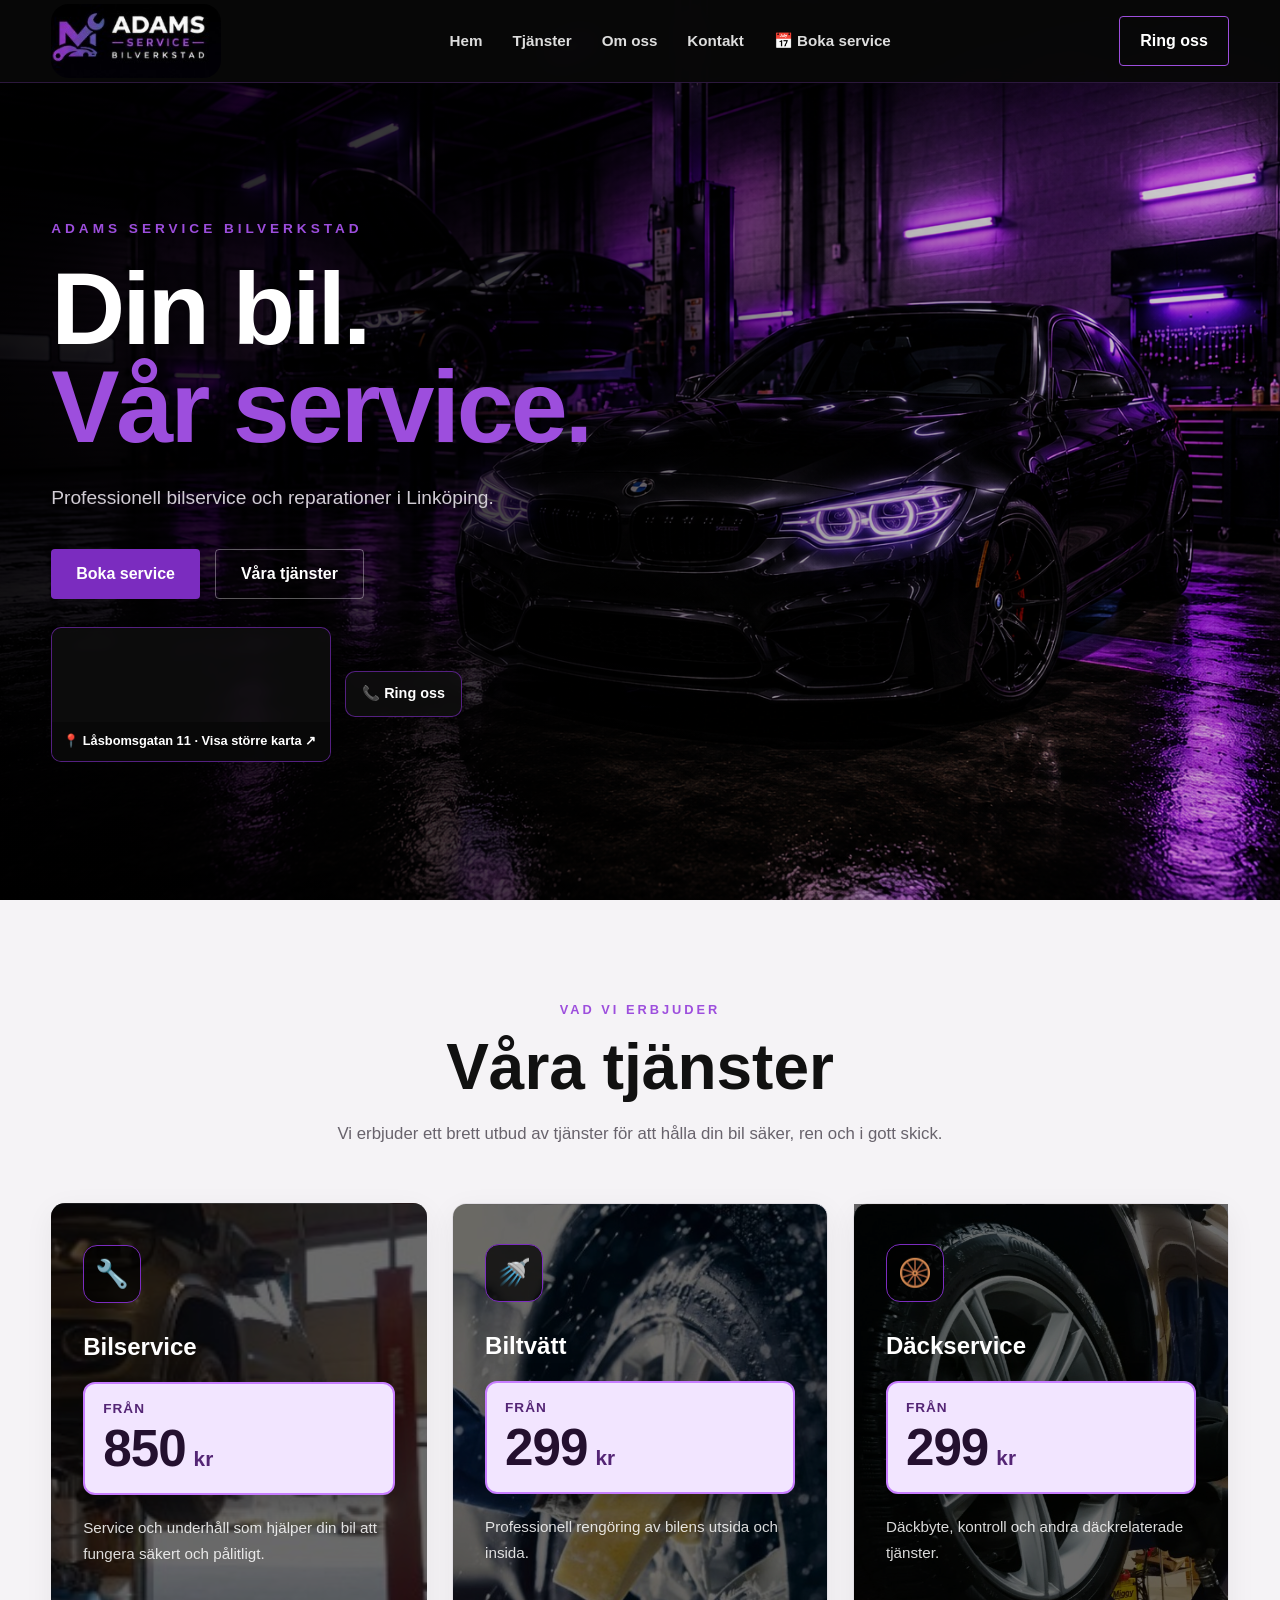
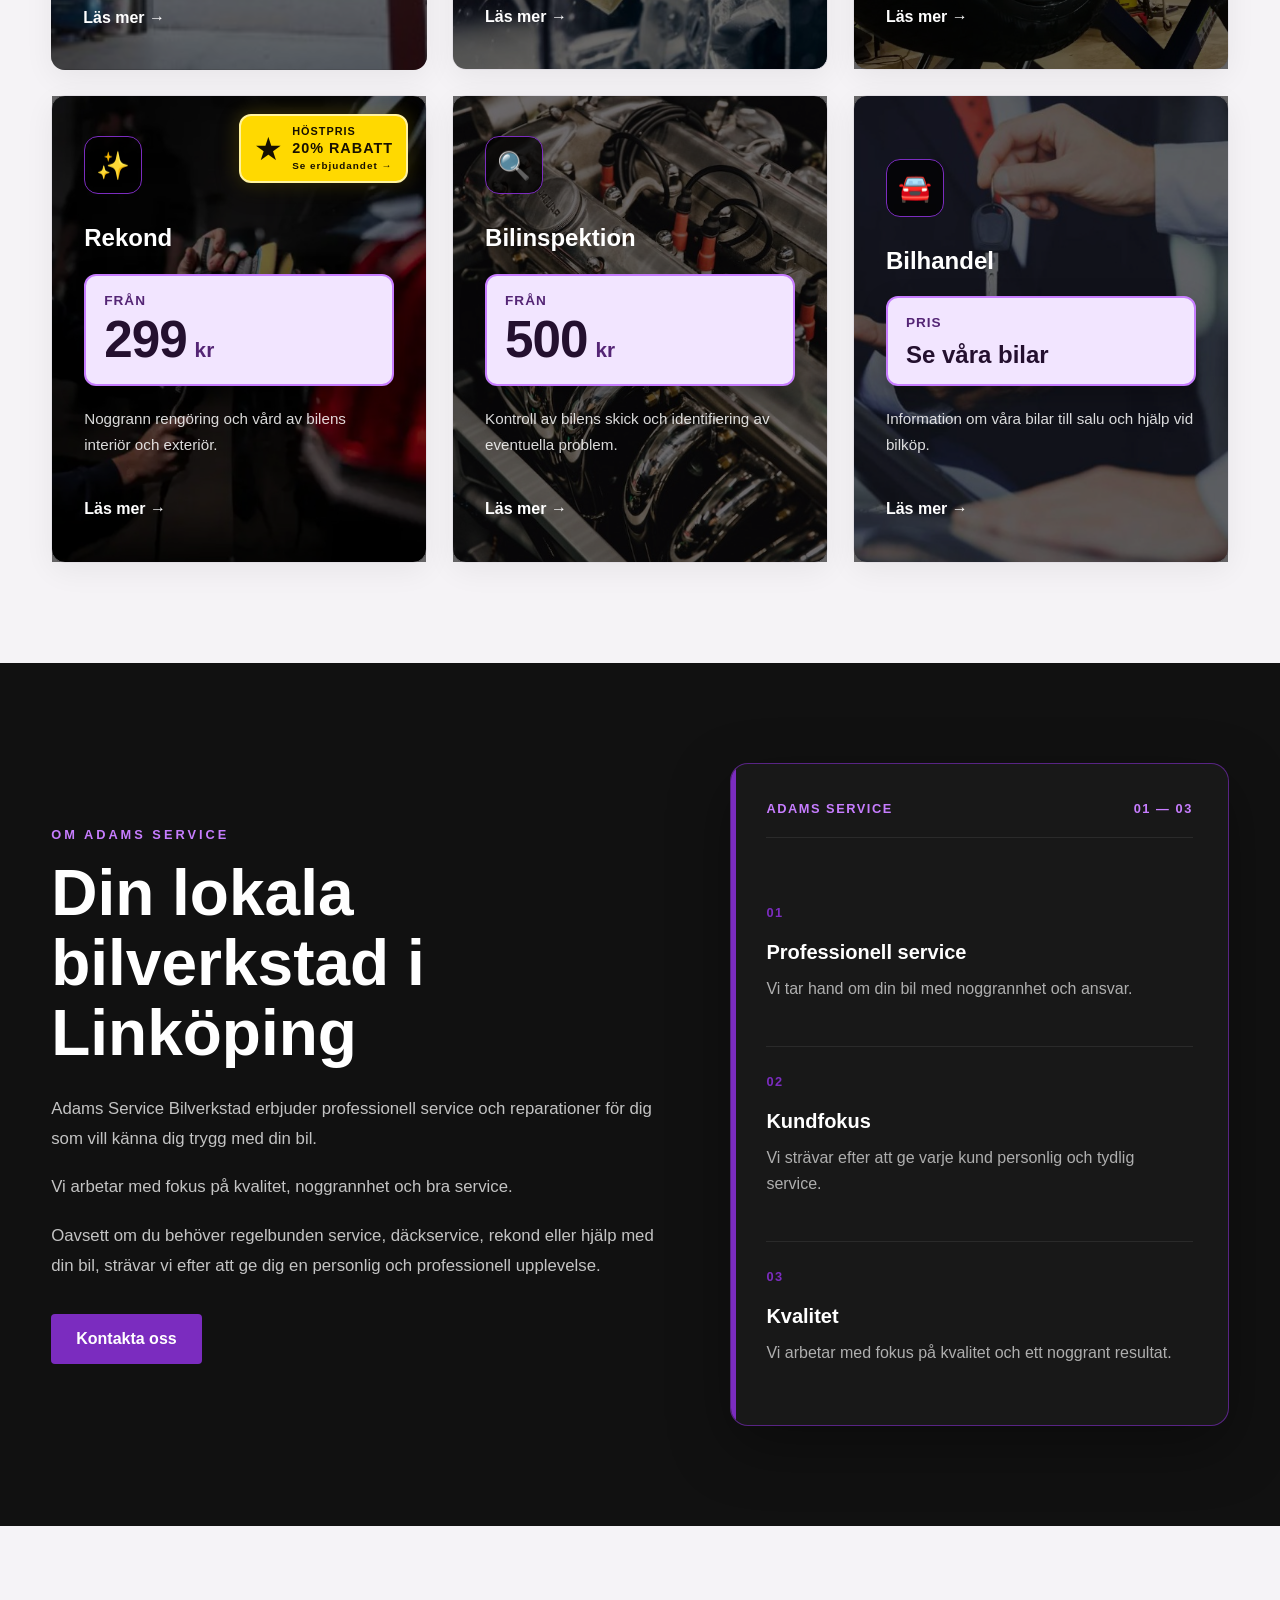
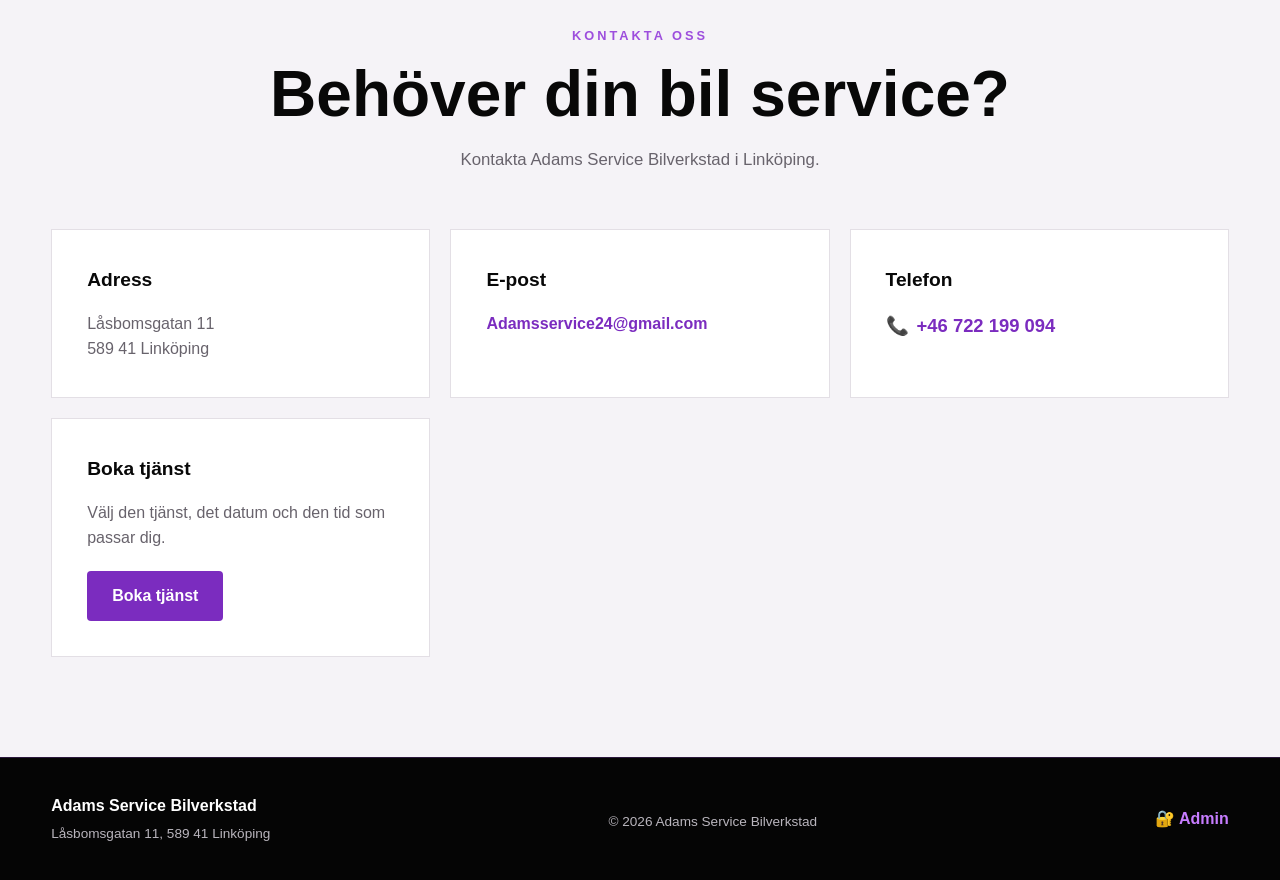
==== commit 618d3f34: "Update index.html" ====
--- a/index.html
+++ b/index.html
@@ -286,7 +286,7 @@
         <div class="service-price">
     <span class="price-label">Från</span>
     <div class="price-value">
-        <strong>...</strong>
+        <strong>299</strong>
         <span>kr</span>
     </div>
 </div>
